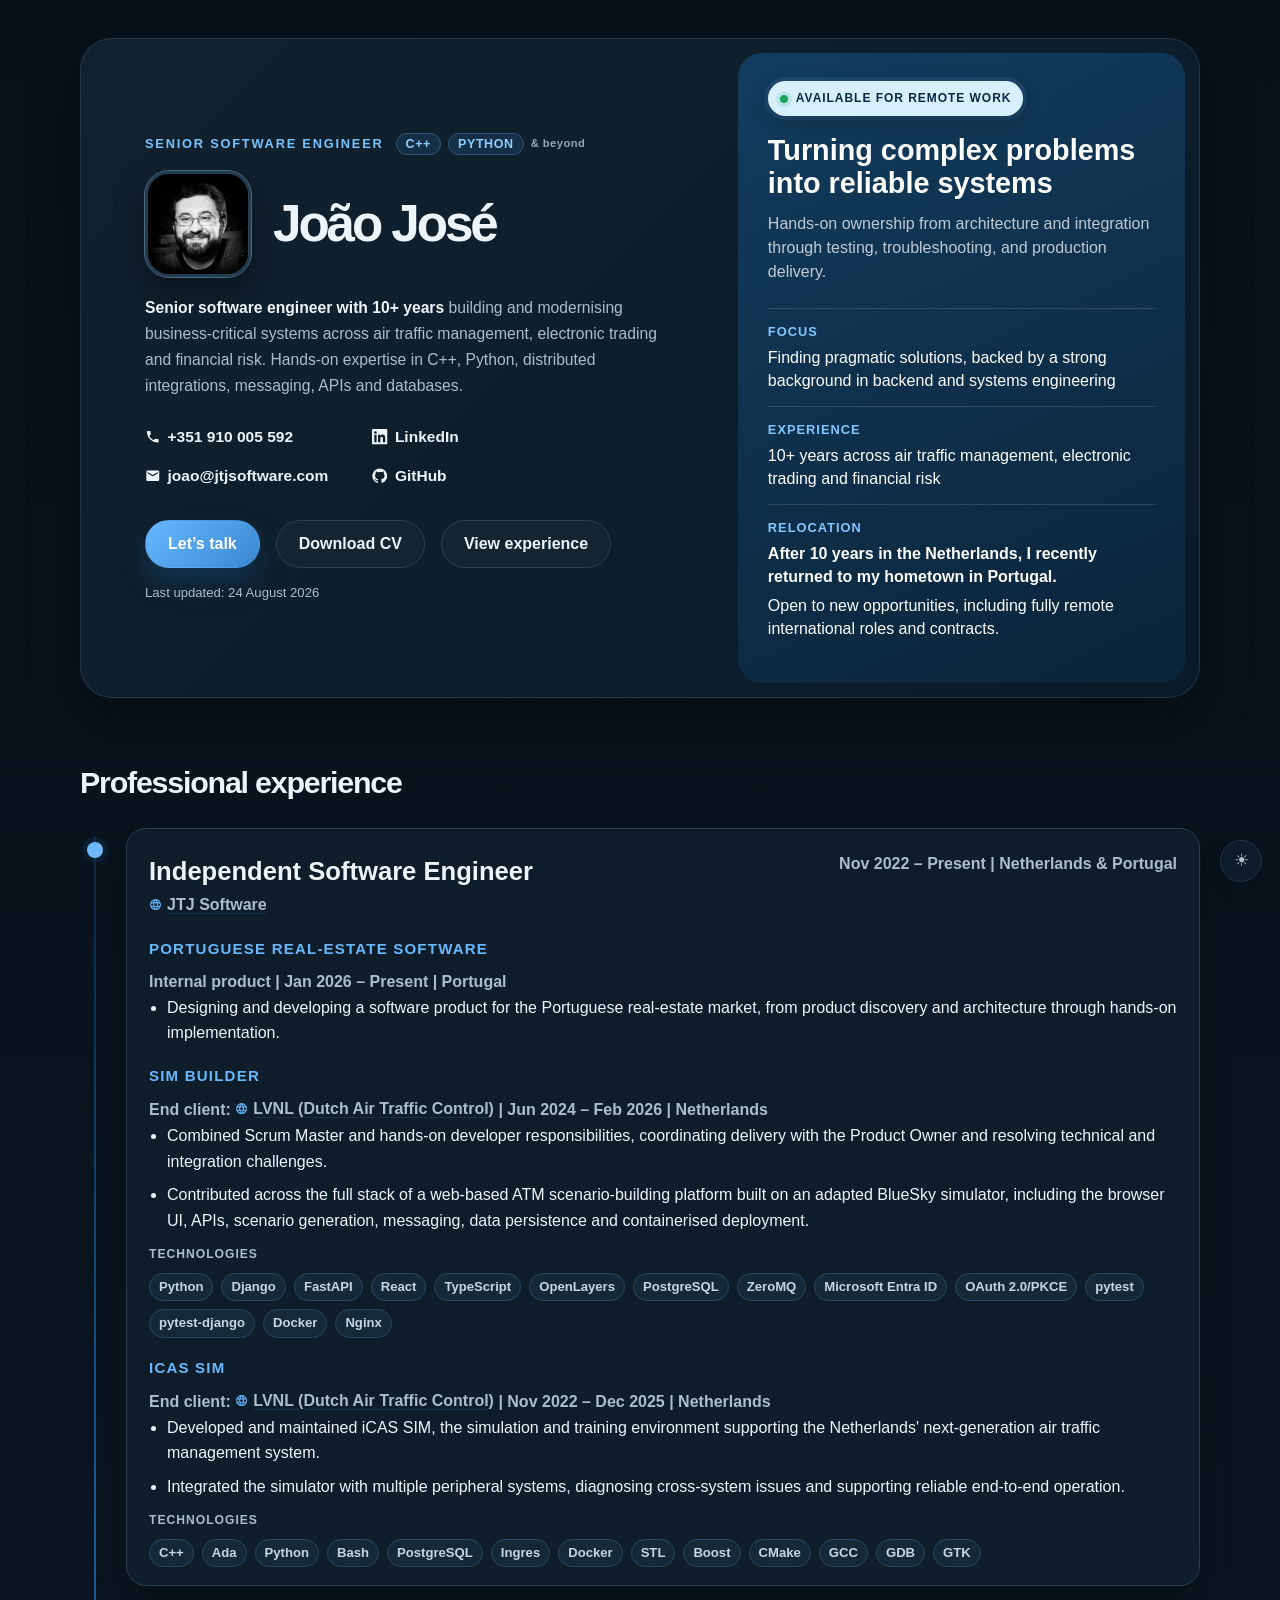
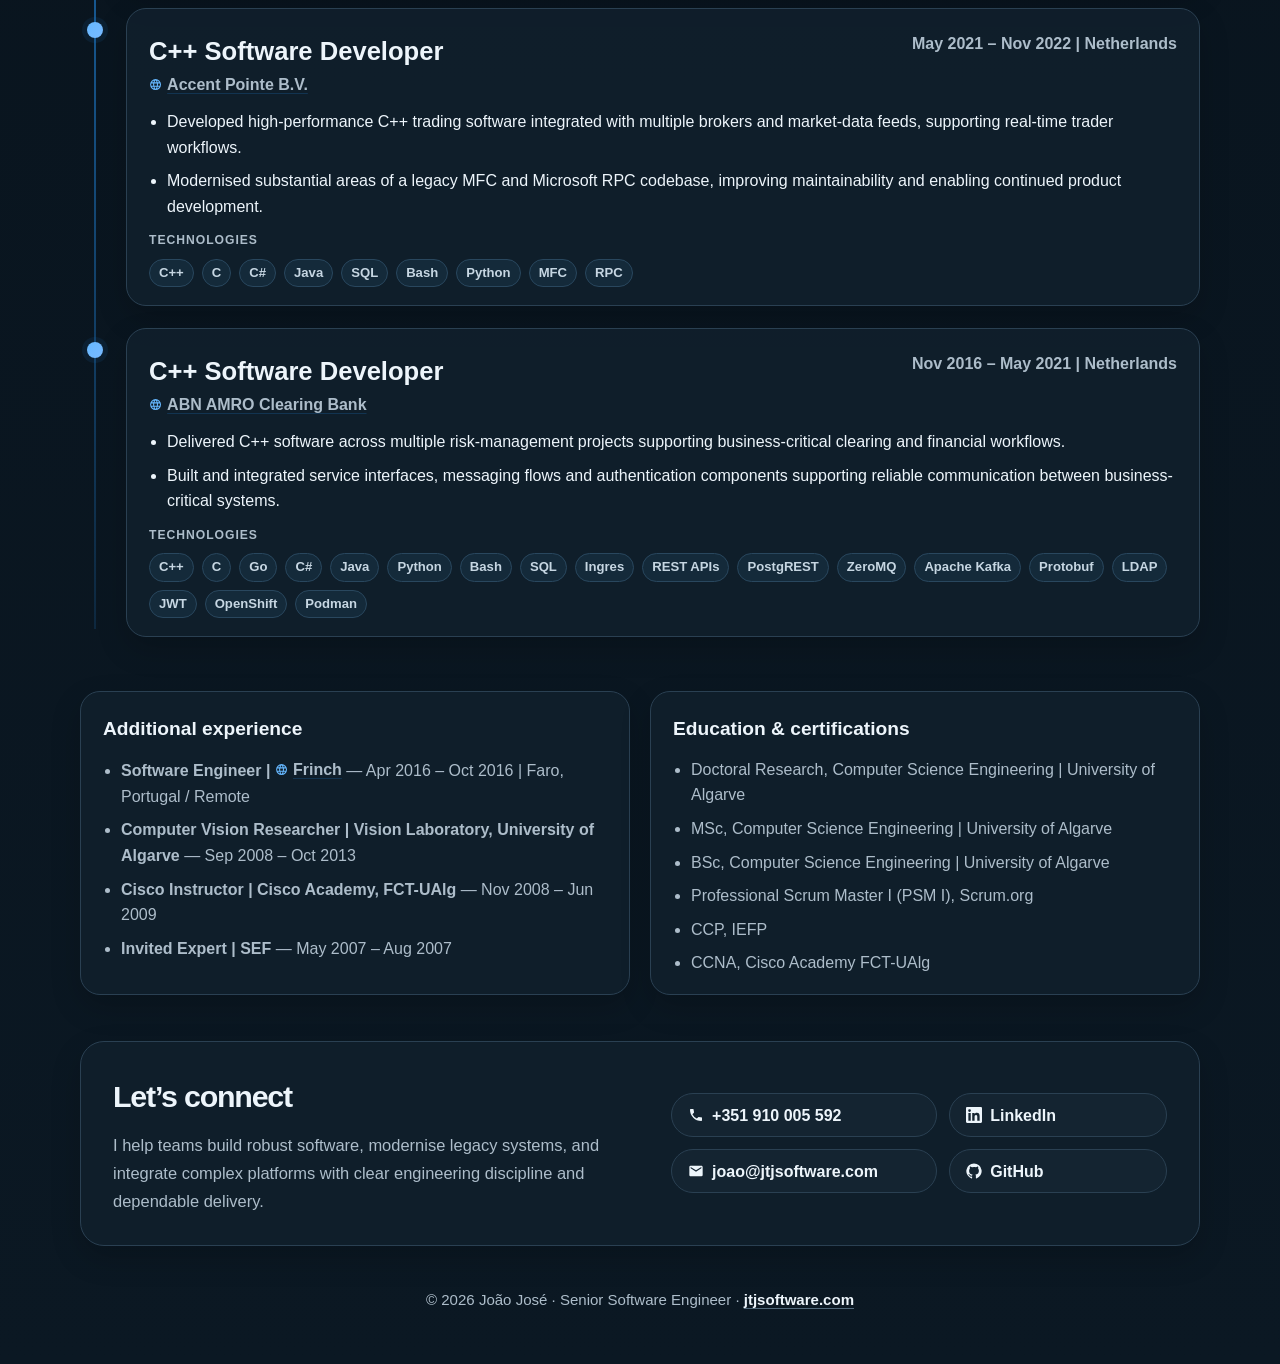
==== index.html @ 0a4a54f0 "Add Google Search Console discovery files" ====
<!DOCTYPE html>
<html lang="en" data-theme="dark">
  <head>
    <meta charset="UTF-8" />
    <meta name="viewport" content="width=device-width, initial-scale=1.0" />
    <meta name="google-site-verification" content="M1dkcEdsqdIiaHFHXqmcwW_1ooVyRANQjM-L8lpYUZo" />
    <title>João José | Senior Software Engineer</title>
    <meta
      name="description"
      content="Professional digital presence for João José, Senior Software Engineer with expertise in C++, Python, systems integration, and critical business platforms."
    />
    <meta name="color-scheme" content="dark light" />
    <script>
      try {
        if (localStorage.getItem('theme') === 'light') {
          document.documentElement.dataset.theme = 'light';
        }
      } catch {}
    </script>
    <style>
      :root {
        --bg: #f4f5f7;
        --panel: #ffffff;
        --panel-alt: #eef3f8;
        --ink: #182232;
        --muted: #56657a;
        --line: #dfe6ee;
        --brand: #1b6eb6;
        --brand-2: #0a2a43;
        --accent: #d5ebff;
        --shadow: 0 18px 45px rgba(8, 30, 52, 0.08);
      }

      * { box-sizing: border-box; }

      html {
        scroll-behavior: smooth;
      }

      html[data-theme="dark"] {
        --bg: #08121c;
        --panel: #101f2c;
        --panel-alt: #142838;
        --ink: #edf5fb;
        --muted: #adbdca;
        --line: #2a4052;
        --brand: #66b8ff;
        --brand-2: #a8d8ff;
        --accent: #173e5d;
        --accent-dark: #78c3ff;
        --shadow: 0 22px 52px rgba(0, 0, 0, 0.32);
        color-scheme: dark;
      }

      html[data-theme="light"] {
        --accent-dark: #1b6eb6;
        color-scheme: light;
      }

      body {
        margin: 0;
        font-family: "Segoe UI", Tahoma, Geneva, Verdana, sans-serif;
        background: linear-gradient(180deg, #edf2f6 0%, #f8fafb 100%);
        color: var(--ink);
        line-height: 1.6;
      }

      html[data-theme="dark"] body {
        background: linear-gradient(180deg, #07111a 0%, #0b1823 100%);
      }

      a {
        color: inherit;
        text-decoration: none;
      }

      .icon {
        width: 1em;
        height: 1em;
        flex: 0 0 auto;
        fill: currentColor;
      }

      .icon-link {
        display: inline-flex;
        align-items: center;
        gap: 7px;
      }

      img {
        max-width: 100%;
        display: block;
      }

      .container {
        width: min(1120px, calc(100% - 32px));
        margin: 0 auto;
      }

      .theme-toggle {
        position: fixed;
        right: 18px;
        bottom: 18px;
        z-index: 20;
        display: grid;
        place-items: center;
        width: 42px;
        height: 42px;
        padding: 0;
        border: 1px solid var(--line);
        border-radius: 50%;
        background: var(--panel);
        color: var(--ink);
        box-shadow: 0 8px 24px rgba(0, 0, 0, 0.18);
        cursor: pointer;
        opacity: 0.78;
        transition: opacity 0.2s ease, transform 0.2s ease, background 0.2s ease;
      }

      .theme-toggle:hover,
      .theme-toggle:focus-visible {
        opacity: 1;
        transform: translateY(-1px);
      }

      .theme-toggle:focus-visible {
        outline: 3px solid rgba(102, 184, 255, 0.35);
        outline-offset: 3px;
      }

      .theme-icon {
        font-size: 1.05rem;
        line-height: 1;
      }

      .theme-icon-sun,
      html[data-theme="dark"] .theme-icon-moon {
        display: none;
      }

      html[data-theme="dark"] .theme-icon-sun {
        display: inline;
      }

      .hero {
        padding: 38px 0 28px;
      }

      .hero-grid {
        display: grid;
        grid-template-columns: minmax(0, 1.15fr) minmax(360px, 0.85fr);
        overflow: hidden;
        background: linear-gradient(135deg, rgba(255,255,255,0.98), rgba(238,246,253,0.94));
        border: 1px solid rgba(20, 31, 46, 0.08);
        border-radius: 32px;
        box-shadow: var(--shadow);
      }

      html[data-theme="dark"] .hero-grid {
        background: linear-gradient(135deg, rgba(18, 34, 47, 0.98), rgba(11, 27, 40, 0.96));
        border-color: rgba(148, 184, 211, 0.16);
      }

      .hero-copy {
        display: flex;
        flex-direction: column;
        justify-content: center;
        padding: clamp(44px, 5vw, 68px);
      }

      .eyebrow {
        display: flex;
        flex-wrap: wrap;
        align-items: center;
        gap: 9px 12px;
        margin: 0 0 16px;
        font-size: 0.8rem;
        color: var(--brand);
        text-transform: uppercase;
        letter-spacing: 0.14em;
        font-weight: 800;
      }

      h1 {
        margin: 0;
        font-size: clamp(2.7rem, 4vw, 5.3rem);
        line-height: 0.98;
        letter-spacing: -0.06em;
      }

      .identity-row {
        display: flex;
        align-items: center;
        gap: 22px;
      }

      .profile-photo {
        width: 106px;
        height: 106px;
        flex: 0 0 auto;
        object-fit: cover;
        border: 3px solid white;
        outline: 1px solid #cbd9e6;
        border-radius: 24px;
        box-shadow: 0 14px 28px rgba(11, 30, 48, 0.18);
      }

      html[data-theme="dark"] .profile-photo {
        border-color: #243c4f;
        outline-color: #4b6579;
        box-shadow: 0 14px 30px rgba(0, 0, 0, 0.38);
      }

      .hero-summary {
        margin: 18px 0 0;
        max-width: 660px;
        font-size: clamp(0.98rem, 1.15vw, 1.08rem);
        color: var(--muted);
        line-height: 1.65;
      }

      .hero-summary strong {
        color: var(--ink);
        font-weight: 750;
      }

      .contact-grid {
        display: grid;
        grid-template-columns: max-content max-content;
        column-gap: clamp(26px, 4vw, 44px);
        align-items: start;
        margin-top: 26px;
        color: var(--muted);
        font-size: 0.97rem;
      }

      .contact-column {
        display: grid;
        gap: 11px;
        margin: 0;
        list-style: none;
        padding: 0;
      }

      .contact-grid a {
        color: var(--ink);
        font-weight: 600;
      }

      .eyebrow-role {
        color: var(--accent-dark);
      }

      .eyebrow-stack {
        display: inline-flex;
        align-items: center;
        gap: 7px;
        white-space: nowrap;
      }

      .eyebrow-skill {
        display: inline-flex;
        align-items: center;
        padding: 4px 9px;
        border: 1px solid #c8ddf0;
        border-radius: 999px;
        background: #edf6fd;
        color: #075da8;
        font-size: 0.78rem;
        line-height: 1;
        letter-spacing: 0.05em;
      }

      .eyebrow-more {
        color: #617286;
        font-size: 0.7rem;
        font-weight: 750;
        letter-spacing: 0.04em;
        text-transform: none;
      }

      html[data-theme="dark"] .eyebrow-skill {
        border-color: #315878;
        background: #142f46;
        color: #8dceff;
      }

      html[data-theme="dark"] .eyebrow-more {
        color: #93a7b7;
      }

      .cta-row {
        display: flex;
        flex-wrap: wrap;
        gap: 16px;
        margin-top: 28px;
      }

      .button {
        display: inline-flex;
        align-items: center;
        justify-content: center;
        min-height: 48px;
        padding: 0 22px;
        border-radius: 999px;
        font-weight: 700;
        border: 1px solid transparent;
        transition: transform 0.2s ease, box-shadow 0.2s ease;
      }

      .button:hover {
        transform: translateY(-1px);
      }

      .button.primary {
        background: linear-gradient(135deg, var(--brand), #3a87cf);
        color: white;
        box-shadow: 0 14px 28px rgba(27, 110, 182, 0.25);
      }

      .button.secondary {
        background: white;
        border-color: var(--line);
        color: var(--ink);
      }

      html[data-theme="dark"] .button.secondary {
        background: #142431;
      }

      .focus-card {
        margin: 14px;
        padding: 28px 30px;
        background: linear-gradient(155deg, #123c5f, #0a2439);
        border-radius: 24px;
        color: white;
      }

      .badge {
        display: inline-flex;
        align-items: center;
        gap: 8px;
        padding: 8px 12px;
        margin-bottom: 18px;
        border-radius: 999px;
        background: #d8efff;
        color: #082b45;
        font-size: 0.75rem;
        font-weight: 800;
        letter-spacing: 0.08em;
        text-transform: uppercase;
        box-shadow: 0 8px 22px rgba(0, 0, 0, 0.2), 0 0 0 4px rgba(126, 195, 255, 0.1);
      }

      .badge::before {
        content: "";
        width: 8px;
        height: 8px;
        border-radius: 50%;
        background: #19a463;
        box-shadow: 0 0 0 4px rgba(25, 164, 99, 0.14);
      }

      .focus-card h3 {
        margin: 0 0 12px;
        font-size: 1.8rem;
        line-height: 1.15;
      }

      .focus-card p {
        margin: 0;
        color: rgba(255, 255, 255, 0.74);
        line-height: 1.5;
      }

      .mini-grid {
        margin-top: 24px;
        display: grid;
      }

      .mini-item {
        border-top: 1px solid rgba(255, 255, 255, 0.14);
        padding: 14px 0;
        line-height: 1.45;
      }

      .mini-item strong {
        display: block;
        font-size: 0.8rem;
        color: #82c8ff;
        letter-spacing: 0.08em;
        text-transform: uppercase;
        margin-bottom: 4px;
      }

      .section {
        padding: 32px 0 14px;
      }

      section[id] {
        scroll-margin-top: 24px;
      }

      .section-header {
        margin-bottom: 22px;
      }

      .section-header h2 {
        margin: 0 0 6px;
        font-size: clamp(1.9rem, 2vw, 2.5rem);
        letter-spacing: -0.04em;
      }

      .section-header p {
        margin: 0;
        color: var(--muted);
      }

      .skills-box,
      .contact-box {
        background: rgba(255,255,255,0.8);
        border: 1px solid var(--line);
        border-radius: 24px;
        box-shadow: 0 10px 25px rgba(11, 30, 48, 0.03);
      }

      html[data-theme="dark"] .skills-box,
      html[data-theme="dark"] .contact-box,
      html[data-theme="dark"] .job-card,
      html[data-theme="dark"] .info-card {
        background: rgba(16, 31, 44, 0.88);
        box-shadow: 0 12px 30px rgba(0, 0, 0, 0.18);
      }

      .last-updated {
        margin: 0.9rem 0 0;
        color: var(--muted);
        font-size: 0.82rem;
      }

      .skills-box {
        padding: 28px 32px;
      }

      .skill-groups {
        display: grid;
        grid-template-columns: repeat(2, minmax(0, 1fr));
        gap: 28px 34px;
      }

      .skill-group {
        padding-top: 18px;
        border-top: 1px solid var(--line);
      }

      .skill-group h3 {
        margin: 0 0 13px;
        color: var(--brand-2);
        font-size: 0.82rem;
        letter-spacing: 0.1em;
        text-transform: uppercase;
      }

      .relocation-highlight,
      .relocation-availability {
        display: block;
      }

      .relocation-highlight {
        color: white;
        font-weight: 700;
      }

      .relocation-availability {
        margin-top: 6px;
      }

      .skill-list {
        display: flex;
        flex-wrap: wrap;
        gap: 9px;
      }

      .skill {
        background: linear-gradient(180deg, #f4f8fb, #edf5ff);
        border: 1px solid #dceaf8;
        border-radius: 999px;
        padding: 8px 12px;
        font: inherit;
        font-size: 0.92rem;
        color: var(--ink);
        font-weight: 700;
        transition: color 0.18s ease, background 0.18s ease, border-color 0.18s ease;
      }

      html[data-theme="dark"] .skill,
      html[data-theme="dark"] .tech-tag {
        border-color: #29475e;
        background: #142a3a;
        color: #c6d6e2;
      }

      .skill.is-highlighted {
        border-color: var(--brand);
        background: linear-gradient(135deg, var(--brand), #3a87cf);
        color: white;
        box-shadow: 0 8px 18px rgba(27, 110, 182, 0.2);
      }

      .timeline {
        position: relative;
        display: grid;
        gap: 22px;
        margin-top: 8px;
      }

      .timeline::before {
        content: "";
        position: absolute;
        left: 14px;
        top: 8px;
        bottom: 8px;
        width: 2px;
        background: linear-gradient(180deg, rgba(27,110,182,0.2), rgba(27,110,182,0.8), rgba(27,110,182,0.2));
      }

      .job {
        position: relative;
        padding-left: 46px;
      }

      .job::before {
        content: "";
        position: absolute;
        left: 7px;
        top: 14px;
        width: 16px;
        height: 16px;
        border-radius: 50%;
        background: linear-gradient(135deg, var(--brand), #78b9ff);
        box-shadow: 0 0 0 5px rgba(27,110,182,0.12);
      }

      .job-card {
        background: rgba(255,255,255,0.82);
        border: 1px solid var(--line);
        border-radius: 20px;
        padding: 22px 22px 18px;
        box-shadow: 0 10px 26px rgba(19, 28, 38, 0.03);
      }

      .job-top {
        display: flex;
        justify-content: space-between;
        gap: 18px;
        flex-wrap: wrap;
        margin-bottom: 10px;
      }

      .job-title {
        margin: 0;
        font-size: clamp(1.22rem, 2vw, 1.6rem);
      }

      .job-role {
        color: var(--muted);
        font-weight: 600;
      }

      .company-link {
        display: inline-flex;
        align-items: center;
        gap: 5px;
        color: inherit;
        text-decoration: underline;
        text-decoration-color: rgba(27, 110, 182, 0.28);
        text-decoration-thickness: 1px;
        text-underline-offset: 3px;
      }

      .company-link:hover {
        color: var(--brand);
        text-decoration-color: currentColor;
      }

      .company-link .icon {
        width: 0.82em;
        height: 0.82em;
        color: var(--brand);
      }

      .job-meta {
        color: var(--muted);
        font-weight: 600;
      }

      .project-label {
        margin: 18px 0 8px;
        font-size: 0.94rem;
        letter-spacing: 0.08em;
        text-transform: uppercase;
        color: var(--brand);
        font-weight: 800;
      }

      .job ul {
        margin: 0 0 0 18px;
        padding: 0;
        color: var(--ink);
      }

      .job li + li {
        margin-top: 8px;
      }

      .tech-list {
        display: flex;
        flex-wrap: wrap;
        gap: 8px;
        margin-top: 12px;
      }

      .tech-list::before {
        content: "Technologies";
        flex-basis: 100%;
        color: var(--muted);
        font-size: 0.76rem;
        font-weight: 800;
        letter-spacing: 0.08em;
        text-transform: uppercase;
      }

      .tech-tag {
        padding: 5px 9px;
        border: 1px solid #dceaf8;
        border-radius: 999px;
        background: #f1f6fb;
        color: #38516a;
        font-size: 0.82rem;
        font-weight: 700;
        line-height: 1.25;
        transition: color 0.18s ease, background 0.18s ease, border-color 0.18s ease;
      }

      .tech-tag.is-highlighted {
        border-color: var(--brand);
        background: linear-gradient(135deg, var(--brand), #3a87cf);
        color: white;
        box-shadow: 0 6px 14px rgba(27, 110, 182, 0.18);
      }

      .two-col {
        display: grid;
        grid-template-columns: 1fr 1fr;
        gap: 20px;
        margin-top: 8px;
      }

      .info-card {
        background: rgba(255,255,255,0.8);
        border: 1px solid var(--line);
        border-radius: 20px;
        padding: 22px 22px 18px;
      }

      .info-card h3 {
        margin: 0 0 12px;
        font-size: 1.2rem;
      }

      .info-card ul {
        margin: 0;
        padding-left: 18px;
        color: var(--muted);
      }

      .info-card li + li {
        margin-top: 8px;
      }

      .contact-box {
        display: grid;
        grid-template-columns: minmax(0, 1fr) minmax(470px, 0.95fr);
        align-items: center;
        gap: 28px 36px;
        padding: 30px 32px;
      }

      .contact-copy {
        align-self: center;
      }

      .contact-box p {
        margin: 0;
        max-width: 650px;
        color: var(--muted);
        font-size: 1.03rem;
        line-height: 1.7;
      }

      .contact-copy .section-header {
        margin-bottom: 10px;
      }

      .contact-links {
        display: grid;
        grid-template-columns: minmax(225px, 1.1fr) minmax(170px, 0.9fr);
        gap: 12px;
        align-self: center;
      }

      .contact-link-column {
        display: grid;
        gap: 12px;
      }

      .contact-links a {
        display: inline-flex;
        align-items: center;
        min-height: 44px;
        padding: 0 16px;
        border-radius: 999px;
        border: 1px solid var(--line);
        background: white;
        font-weight: 700;
        gap: 8px;
        white-space: nowrap;
      }

      html[data-theme="dark"] .contact-links a {
        background: #142431;
      }

      footer {
        padding: 28px 0 52px;
        text-align: center;
        color: var(--muted);
        font-size: 0.94rem;
      }

      footer a {
        color: var(--ink);
        font-weight: 700;
        text-decoration: underline;
        text-decoration-color: #b9c7d4;
        text-underline-offset: 3px;
      }

      footer a:hover {
        color: var(--brand);
        text-decoration-color: currentColor;
      }

      html[data-theme="dark"] footer a {
        text-decoration-color: #51697b;
      }

      @media (max-width: 860px) {
        .hero-grid,
        .two-col,
        .contact-box {
          grid-template-columns: 1fr;
        }

        .hero {
          padding: 24px 0 28px;
        }

        .hero-grid {
          border-radius: 24px;
        }

        .hero-copy {
          padding: 38px 28px 34px;
        }

        .focus-card {
          margin: 0 12px 12px;
        }

        .skill-groups {
          grid-template-columns: 1fr;
        }

      }

      @media (max-width: 560px) {
        .hero-copy,
        .focus-card {
          padding-left: 22px;
          padding-right: 22px;
        }

        .button {
          width: 100%;
        }

        .cta-row {
          display: grid;
        }

        .skills-box,
        .contact-box,
        .job-card,
        .info-card {
          padding-left: 18px;
          padding-right: 18px;
        }

        .contact-grid {
          column-gap: 18px;
          font-size: 0.9rem;
        }

        .contact-links {
          grid-template-columns: 1fr;
        }

        .profile-photo {
          width: 74px;
          height: 74px;
          border-radius: 18px;
        }

        .identity-row {
          gap: 14px;
        }

        .identity-row h1 {
          font-size: clamp(2.15rem, 10vw, 2.7rem);
        }
      }
    </style>
  </head>
  <body>
    <button class="theme-toggle" id="theme-toggle" type="button" aria-label="Switch to light mode" title="Switch to light mode">
      <span class="theme-icon theme-icon-sun" aria-hidden="true">&#9728;</span>
      <span class="theme-icon theme-icon-moon" aria-hidden="true">&#9790;</span>
    </button>
    <svg width="0" height="0" aria-hidden="true" focusable="false" style="position: absolute; overflow: hidden;">
      <symbol id="icon-github" viewBox="0 0 24 24">
        <path d="M12 .7a11.5 11.5 0 0 0-3.64 22.41c.58.1.79-.25.79-.56v-2.23c-3.22.7-3.9-1.36-3.9-1.36-.53-1.34-1.29-1.7-1.29-1.7-1.05-.72.08-.71.08-.71 1.17.08 1.78 1.2 1.78 1.2 1.04 1.78 2.72 1.27 3.39.97.1-.75.4-1.27.74-1.56-2.57-.29-5.27-1.29-5.27-5.69 0-1.26.45-2.29 1.19-3.1-.12-.29-.52-1.47.11-3.06 0 0 .97-.31 3.16 1.18A10.98 10.98 0 0 1 12 6.1c.98 0 1.95.13 2.87.39 2.19-1.49 3.15-1.18 3.15-1.18.64 1.59.24 2.77.12 3.06.74.81 1.18 1.84 1.18 3.1 0 4.42-2.71 5.39-5.29 5.68.42.36.79 1.07.79 2.15v3.25c0 .31.21.67.8.56A11.5 11.5 0 0 0 12 .7Z"/>
      </symbol>
      <symbol id="icon-linkedin" viewBox="0 0 24 24">
        <path d="M20.45 20.45h-3.56v-5.57c0-1.33-.03-3.04-1.85-3.04-1.85 0-2.14 1.45-2.14 2.94v5.67H9.34V8.99h3.42v1.56h.05c.47-.9 1.64-1.85 3.37-1.85 3.6 0 4.27 2.37 4.27 5.46v6.29ZM5.32 7.43a2.06 2.06 0 1 1 0-4.12 2.06 2.06 0 0 1 0 4.12Zm1.78 13.02H3.54V8.99H7.1v11.46ZM22.22 0H1.77C.79 0 0 .77 0 1.73v20.54C0 23.23.79 24 1.77 24h20.45c.98 0 1.78-.77 1.78-1.73V1.73C24 .77 23.2 0 22.22 0Z"/>
      </symbol>
      <symbol id="icon-website" viewBox="0 0 24 24">
        <path d="M12 2a10 10 0 1 0 0 20 10 10 0 0 0 0-20Zm6.92 6h-3.1a15.7 15.7 0 0 0-1.45-3.28A8.05 8.05 0 0 1 18.92 8ZM12 4.04c.83 1.02 1.54 2.34 1.95 3.96h-3.9A12.72 12.72 0 0 1 12 4.04ZM4.26 14a8 8 0 0 1 0-4h3.42a16.7 16.7 0 0 0 0 4H4.26Zm.82 2h3.1c.33 1.22.82 2.33 1.45 3.28A8.05 8.05 0 0 1 5.08 16Zm3.1-8h-3.1a8.05 8.05 0 0 1 4.55-3.28A15.7 15.7 0 0 0 8.18 8ZM12 19.96A12.72 12.72 0 0 1 10.05 16h3.9A12.72 12.72 0 0 1 12 19.96ZM14.35 14h-4.7a14.8 14.8 0 0 1 0-4h4.7a14.8 14.8 0 0 1 0 4Zm.02 5.28c.63-.95 1.12-2.06 1.45-3.28h3.1a8.05 8.05 0 0 1-4.55 3.28ZM16.32 14a16.7 16.7 0 0 0 0-4h3.42a8 8 0 0 1 0 4h-3.42Z"/>
      </symbol>
      <symbol id="icon-mail" viewBox="0 0 24 24">
        <path d="M20 4H4a2 2 0 0 0-2 2v12c0 1.1.9 2 2 2h16a2 2 0 0 0 2-2V6c0-1.1-.9-2-2-2Zm0 4-8 5-8-5V6l8 5 8-5v2Z"/>
      </symbol>
      <symbol id="icon-phone" viewBox="0 0 24 24">
        <path d="M6.6 10.8a15.5 15.5 0 0 0 6.6 6.6l2.2-2.2c.27-.27.67-.36 1.02-.24 1.12.37 2.33.57 3.58.57.55 0 1 .45 1 1V20c0 .55-.45 1-1 1C10.61 21 3 13.39 3 4c0-.55.45-1 1-1h3.5c.55 0 1 .45 1 1 0 1.26.2 2.46.57 3.58.11.35.03.74-.25 1.02L6.6 10.8Z"/>
      </symbol>
    </svg>
    <main>
      <section class="hero">
        <div class="container hero-grid">
          <div class="hero-copy">
            <p class="eyebrow">
              <span class="eyebrow-role">Senior Software Engineer</span>
              <span class="eyebrow-stack" aria-label="C++ and Python, plus a broader technology stack">
                <span class="eyebrow-skill">C++</span>
                <span class="eyebrow-skill">Python</span>
                <span class="eyebrow-more">&amp; beyond</span>
              </span>
            </p>
            <div class="identity-row">
              <img class="profile-photo" src="assets/joao-jose-profile.png" alt="Portrait of João José" width="600" height="600" />
              <h1>João José</h1>
            </div>
            <p class="hero-summary">
              <strong>Senior software engineer with 10+ years</strong> building and modernising business-critical
              systems across air traffic management, electronic trading and financial risk. Hands-on expertise in
              C++, Python, distributed integrations, messaging, APIs and databases.
            </p>

            <div class="contact-grid" aria-label="Contact details and professional profiles">
              <ul class="contact-column" aria-label="Direct contact">
                <li><a class="icon-link" href="tel:+351910005592"><svg class="icon" aria-hidden="true"><use href="#icon-phone"></use></svg>+351 910 005 592</a></li>
                <li><a class="icon-link" href="mailto:joao@jtjsoftware.com"><svg class="icon" aria-hidden="true"><use href="#icon-mail"></use></svg>joao@jtjsoftware.com</a></li>
              </ul>
              <ul class="contact-column" aria-label="Professional profiles">
                <li><a class="icon-link" href="https://linkedin.com/in/joaojose" target="_blank" rel="noreferrer"><svg class="icon" aria-hidden="true"><use href="#icon-linkedin"></use></svg>LinkedIn</a></li>
                <li><a class="icon-link" href="https://github.com/joaotiagojose" target="_blank" rel="noreferrer"><svg class="icon" aria-hidden="true"><use href="#icon-github"></use></svg>GitHub</a></li>
              </ul>
            </div>

            <div class="cta-row">
              <a class="button primary" href="#contact">Let’s talk</a>
              <a class="button secondary" href="Joao_Jose_CV_20260823_005.pdf" download>Download CV</a>
              <a class="button secondary" href="#experience">View experience</a>
            </div>
            <p class="last-updated">Last updated: <time datetime="2026-08-24">24 August 2026</time></p>
          </div>

          <aside class="focus-card" aria-label="Professional focus">
            <div class="badge">Available for remote work</div>
            <h3>Turning complex problems into reliable systems</h3>
            <p>
              Hands-on ownership from architecture and integration through testing, troubleshooting, and
              production delivery.
            </p>

            <div class="mini-grid">
              <div class="mini-item">
                <strong>Focus</strong>
                Finding pragmatic solutions, backed by a strong background in backend and systems engineering
              </div>
              <div class="mini-item">
                <strong>Experience</strong>
                10+ years across air traffic management, electronic trading and financial risk
              </div>
              <div class="mini-item">
                <strong>Relocation</strong>
                <span class="relocation-highlight">
                  After 10 years in the Netherlands, I recently returned to my hometown in Portugal.
                </span>
                <span class="relocation-availability">
                  Open to new opportunities, including fully remote international roles and contracts.
                </span>
              </div>
            </div>
          </aside>
        </div>
      </section>

      <section class="section" hidden aria-hidden="true">
        <div class="container">
          <div class="section-header">
            <h2>Technical skills</h2>
          </div>

          <div class="skills-box">
            <div class="skills-intro">
              <p>Select the technologies most relevant to a role or project, then copy a link that opens this page with those skills highlighted.</p>
              <div class="skills-actions">
                <button id="copy-skills-link" class="skills-action" type="button" disabled>Copy selection link</button>
                <button id="clear-skills" class="skills-action" type="button" disabled>Clear</button>
                <span id="skills-status" class="skills-status" aria-live="polite"></span>
              </div>
            </div>

            <div class="skill-groups">
              <section class="skill-group" aria-labelledby="skills-languages">
                <h3 id="skills-languages">Languages</h3>
                <div class="skill-list">
                  <button class="skill" type="button" data-skill="cpp" aria-pressed="false">C++</button>
                  <button class="skill" type="button" data-skill="python" aria-pressed="false">Python</button>
                  <button class="skill" type="button" data-skill="c" aria-pressed="false">C</button>
                  <button class="skill" type="button" data-skill="go" aria-pressed="false">Go</button>
                  <button class="skill" type="button" data-skill="ada" aria-pressed="false">Ada</button>
                  <button class="skill" type="button" data-skill="bash" aria-pressed="false">Bash</button>
                </div>
              </section>

              <section class="skill-group" aria-labelledby="skills-integration">
                <h3 id="skills-integration">Integration &amp; messaging</h3>
                <div class="skill-list">
                  <button class="skill" type="button" data-skill="rest-apis" aria-pressed="false">REST APIs</button>
                  <button class="skill" type="button" data-skill="kafka" aria-pressed="false">Apache Kafka</button>
                  <button class="skill" type="button" data-skill="protobuf" aria-pressed="false">Protobuf</button>
                  <button class="skill" type="button" data-skill="zeromq" aria-pressed="false">ZeroMQ</button>
                  <button class="skill" type="button" data-skill="postgrest" aria-pressed="false">PostgREST</button>
                  <button class="skill" type="button" data-skill="rpc" aria-pressed="false">RPC</button>
                </div>
              </section>

              <section class="skill-group" aria-labelledby="skills-data">
                <h3 id="skills-data">Data &amp; identity</h3>
                <div class="skill-list">
                  <button class="skill" type="button" data-skill="postgresql" aria-pressed="false">PostgreSQL</button>
                  <button class="skill" type="button" data-skill="ingres" aria-pressed="false">Ingres</button>
                  <button class="skill" type="button" data-skill="sql" aria-pressed="false">SQL</button>
                  <button class="skill" type="button" data-skill="ldap" aria-pressed="false">LDAP</button>
                  <button class="skill" type="button" data-skill="jwt" aria-pressed="false">JWT</button>
                  <button class="skill" type="button" data-skill="oauth2" aria-pressed="false">OAuth 2.0</button>
                  <button class="skill" type="button" data-skill="entra-id" aria-pressed="false">Microsoft Entra ID</button>
                </div>
              </section>

              <section class="skill-group" aria-labelledby="skills-testing">
                <h3 id="skills-testing">Testing &amp; diagnostics</h3>
                <div class="skill-list">
                  <button class="skill" type="button" data-skill="gtest" aria-pressed="false">GTest</button>
                  <button class="skill" type="button" data-skill="gmock" aria-pressed="false">GMock</button>
                  <button class="skill" type="button" data-skill="catch2" aria-pressed="false">Catch2</button>
                  <button class="skill" type="button" data-skill="pytest" aria-pressed="false">pytest</button>
                  <button class="skill" type="button" data-skill="valgrind" aria-pressed="false">Valgrind</button>
                  <button class="skill" type="button" data-skill="asan" aria-pressed="false">ASan</button>
                  <button class="skill" type="button" data-skill="tsan" aria-pressed="false">TSan</button>
                  <button class="skill" type="button" data-skill="ubsan" aria-pressed="false">UBSan</button>
                </div>
              </section>

              <section class="skill-group" aria-labelledby="skills-tooling">
                <h3 id="skills-tooling">Build &amp; engineering tools</h3>
                <div class="skill-list">
                  <button class="skill" type="button" data-skill="cmake" aria-pressed="false">CMake</button>
                  <button class="skill" type="button" data-skill="gcc" aria-pressed="false">GCC</button>
                  <button class="skill" type="button" data-skill="clang" aria-pressed="false">Clang</button>
                  <button class="skill" type="button" data-skill="gdb" aria-pressed="false">GDB</button>
                  <button class="skill" type="button" data-skill="clang-tidy" aria-pressed="false">clang-tidy</button>
                  <button class="skill" type="button" data-skill="cppcheck" aria-pressed="false">Cppcheck</button>
                </div>
              </section>

              <section class="skill-group" aria-labelledby="skills-platforms">
                <h3 id="skills-platforms">Platforms &amp; delivery</h3>
                <div class="skill-list">
                  <button class="skill" type="button" data-skill="linux" aria-pressed="false">Linux</button>
                  <button class="skill" type="button" data-skill="docker" aria-pressed="false">Docker</button>
                  <button class="skill" type="button" data-skill="podman" aria-pressed="false">Podman</button>
                  <button class="skill" type="button" data-skill="kubernetes" aria-pressed="false">Kubernetes</button>
                  <button class="skill" type="button" data-skill="openshift" aria-pressed="false">OpenShift</button>
                  <button class="skill" type="button" data-skill="jenkins" aria-pressed="false">Jenkins</button>
                  <button class="skill" type="button" data-skill="sonarqube" aria-pressed="false">SonarQube</button>
                  <button class="skill" type="button" data-skill="ansible" aria-pressed="false">Ansible</button>
                </div>
              </section>
            </div>
          </div>
        </div>
      </section>

      <section id="experience" class="section">
        <div class="container">
          <div class="section-header">
            <h2>Professional experience</h2>
          </div>

          <div class="timeline">
            <article class="job">
              <div class="job-card">
                <div class="job-top">
                  <div>
                    <h3 class="job-title">Independent Software Engineer</h3>
                    <div class="job-role"><a class="company-link" href="https://jtjsoftware.com/" target="_blank" rel="noreferrer"><svg class="icon" aria-hidden="true"><use href="#icon-website"></use></svg>JTJ Software</a></div>
                  </div>
                  <div class="job-meta">Nov 2022 – Present | Netherlands &amp; Portugal</div>
                </div>

                <div class="project-label">Portuguese Real-Estate Software</div>
                <div class="job-meta">Internal product | Jan 2026 – Present | Portugal</div>
                <ul>
                  <li>Designing and developing a software product for the Portuguese real-estate market, from product discovery and architecture through hands-on implementation.</li>
                </ul>

                <div class="project-label">SIM Builder</div>
                <div class="job-meta">End client: <a class="company-link" href="https://www.lvnl.nl/" target="_blank" rel="noreferrer"><svg class="icon" aria-hidden="true"><use href="#icon-website"></use></svg>LVNL (Dutch Air Traffic Control)</a> | Jun 2024 – Feb 2026 | Netherlands</div>
                <ul>
                  <li>Combined Scrum Master and hands-on developer responsibilities, coordinating delivery with the Product Owner and resolving technical and integration challenges.</li>
                  <li>Contributed across the full stack of a web-based ATM scenario-building platform built on an adapted BlueSky simulator, including the browser UI, APIs, scenario generation, messaging, data persistence and containerised deployment.</li>
                </ul>
                <div class="tech-list" aria-label="SIM Builder technologies">
                  <span class="tech-tag" data-skill="python">Python</span>
                  <span class="tech-tag" data-skill="django">Django</span>
                  <span class="tech-tag" data-skill="fastapi">FastAPI</span>
                  <span class="tech-tag" data-skill="react">React</span>
                  <span class="tech-tag" data-skill="typescript">TypeScript</span>
                  <span class="tech-tag" data-skill="openlayers">OpenLayers</span>
                  <span class="tech-tag" data-skill="postgresql">PostgreSQL</span>
                  <span class="tech-tag" data-skill="zeromq">ZeroMQ</span>
                  <span class="tech-tag" data-skill="entra-id">Microsoft Entra ID</span>
                  <span class="tech-tag" data-skill="oauth2-pkce">OAuth 2.0/PKCE</span>
                  <span class="tech-tag" data-skill="pytest">pytest</span>
                  <span class="tech-tag" data-skill="pytest-django">pytest-django</span>
                  <span class="tech-tag" data-skill="docker">Docker</span>
                  <span class="tech-tag" data-skill="nginx">Nginx</span>
                </div>

                <div class="project-label">iCAS SIM</div>
                <div class="job-meta">End client: <a class="company-link" href="https://www.lvnl.nl/" target="_blank" rel="noreferrer"><svg class="icon" aria-hidden="true"><use href="#icon-website"></use></svg>LVNL (Dutch Air Traffic Control)</a> | Nov 2022 – Dec 2025 | Netherlands</div>
                <ul>
                  <li>Developed and maintained iCAS SIM, the simulation and training environment supporting the Netherlands' next-generation air traffic management system.</li>
                  <li>Integrated the simulator with multiple peripheral systems, diagnosing cross-system issues and supporting reliable end-to-end operation.</li>
                </ul>
                <div class="tech-list" aria-label="iCAS SIM technologies">
                  <span class="tech-tag" data-skill="cpp">C++</span>
                  <span class="tech-tag" data-skill="ada">Ada</span>
                  <span class="tech-tag" data-skill="python">Python</span>
                  <span class="tech-tag" data-skill="bash">Bash</span>
                  <span class="tech-tag" data-skill="postgresql">PostgreSQL</span>
                  <span class="tech-tag" data-skill="ingres">Ingres</span>
                  <span class="tech-tag" data-skill="docker">Docker</span>
                  <span class="tech-tag" data-skill="stl">STL</span>
                  <span class="tech-tag" data-skill="boost">Boost</span>
                  <span class="tech-tag" data-skill="cmake">CMake</span>
                  <span class="tech-tag" data-skill="gcc">GCC</span>
                  <span class="tech-tag" data-skill="gdb">GDB</span>
                  <span class="tech-tag" data-skill="gtk">GTK</span>
                </div>
              </div>
            </article>

            <article class="job">
              <div class="job-card">
                <div class="job-top">
                  <div>
                    <h3 class="job-title">C++ Software Developer</h3>
                    <div class="job-role"><a class="company-link" href="https://www.accentgroupe.com/" target="_blank" rel="noreferrer"><svg class="icon" aria-hidden="true"><use href="#icon-website"></use></svg>Accent Pointe B.V.</a></div>
                  </div>
                  <div class="job-meta">May 2021 – Nov 2022 | Netherlands</div>
                </div>
                <ul>
                  <li>Developed high-performance C++ trading software integrated with multiple brokers and market-data feeds, supporting real-time trader workflows.</li>
                  <li>Modernised substantial areas of a legacy MFC and Microsoft RPC codebase, improving maintainability and enabling continued product development.</li>
                </ul>
                <div class="tech-list" aria-label="Accent Pointe technologies">
                  <span class="tech-tag" data-skill="cpp">C++</span>
                  <span class="tech-tag" data-skill="c">C</span>
                  <span class="tech-tag" data-skill="csharp">C#</span>
                  <span class="tech-tag" data-skill="java">Java</span>
                  <span class="tech-tag" data-skill="sql">SQL</span>
                  <span class="tech-tag" data-skill="bash">Bash</span>
                  <span class="tech-tag" data-skill="python">Python</span>
                  <span class="tech-tag" data-skill="mfc">MFC</span>
                  <span class="tech-tag" data-skill="rpc">RPC</span>
                </div>
              </div>
            </article>

            <article class="job">
              <div class="job-card">
                <div class="job-top">
                  <div>
                    <h3 class="job-title">C++ Software Developer</h3>
                    <div class="job-role"><a class="company-link" href="https://www.abnamro.com/clearing/en/home" target="_blank" rel="noreferrer"><svg class="icon" aria-hidden="true"><use href="#icon-website"></use></svg>ABN AMRO Clearing Bank</a></div>
                  </div>
                  <div class="job-meta">Nov 2016 – May 2021 | Netherlands</div>
                </div>
                <ul>
                  <li>Delivered C++ software across multiple risk-management projects supporting business-critical clearing and financial workflows.</li>
                  <li>Built and integrated service interfaces, messaging flows and authentication components supporting reliable communication between business-critical systems.</li>
                </ul>
                <div class="tech-list" aria-label="ABN AMRO Clearing technologies">
                  <span class="tech-tag" data-skill="cpp">C++</span>
                  <span class="tech-tag" data-skill="c">C</span>
                  <span class="tech-tag" data-skill="go">Go</span>
                  <span class="tech-tag" data-skill="csharp">C#</span>
                  <span class="tech-tag" data-skill="java">Java</span>
                  <span class="tech-tag" data-skill="python">Python</span>
                  <span class="tech-tag" data-skill="bash">Bash</span>
                  <span class="tech-tag" data-skill="sql">SQL</span>
                  <span class="tech-tag" data-skill="ingres">Ingres</span>
                  <span class="tech-tag" data-skill="rest-apis">REST APIs</span>
                  <span class="tech-tag" data-skill="postgrest">PostgREST</span>
                  <span class="tech-tag" data-skill="zeromq">ZeroMQ</span>
                  <span class="tech-tag" data-skill="kafka">Apache Kafka</span>
                  <span class="tech-tag" data-skill="protobuf">Protobuf</span>
                  <span class="tech-tag" data-skill="ldap">LDAP</span>
                  <span class="tech-tag" data-skill="jwt">JWT</span>
                  <span class="tech-tag" data-skill="openshift">OpenShift</span>
                  <span class="tech-tag" data-skill="podman">Podman</span>
                </div>
              </div>
            </article>
          </div>
        </div>
      </section>

      <section class="section">
        <div class="container">
          <div class="two-col">
            <div class="info-card">
              <h3>Additional experience</h3>
              <ul>
                <li><strong>Software Engineer | <a class="company-link" href="https://www.contentserv.com/" target="_blank" rel="noreferrer" title="Frinch was acquired by Contentserv"><svg class="icon" aria-hidden="true"><use href="#icon-website"></use></svg>Frinch</a></strong> — Apr 2016 – Oct 2016 | Faro, Portugal / Remote</li>
                <li><strong>Computer Vision Researcher | Vision Laboratory, University of Algarve</strong> — Sep 2008 – Oct 2013</li>
                <li><strong>Cisco Instructor | Cisco Academy, FCT-UAlg</strong> — Nov 2008 – Jun 2009</li>
                <li><strong>Invited Expert | SEF</strong> — May 2007 – Aug 2007</li>
              </ul>
            </div>

            <div class="info-card">
              <h3>Education &amp; certifications</h3>
              <ul>
                <li>Doctoral Research, Computer Science Engineering | University of Algarve</li>
                <li>MSc, Computer Science Engineering | University of Algarve</li>
                <li>BSc, Computer Science Engineering | University of Algarve</li>
                <li>Professional Scrum Master I (PSM I), Scrum.org</li>
                <li>CCP, IEFP</li>
                <li>CCNA, Cisco Academy FCT-UAlg</li>
              </ul>
            </div>
          </div>
        </div>
      </section>

      <section id="contact" class="section">
        <div class="container">
          <div class="contact-box">
            <div class="contact-copy">
              <div class="section-header">
                <h2>Let’s connect</h2>
              </div>
              <p>
                I help teams build robust software, modernise legacy systems, and integrate complex platforms with
                clear engineering discipline and dependable delivery.
              </p>
            </div>
            <div class="contact-links">
              <div class="contact-link-column" aria-label="Direct contact">
                <a href="tel:+351910005592"><svg class="icon" aria-hidden="true"><use href="#icon-phone"></use></svg>+351 910 005 592</a>
                <a href="mailto:joao@jtjsoftware.com"><svg class="icon" aria-hidden="true"><use href="#icon-mail"></use></svg>joao@jtjsoftware.com</a>
              </div>
              <div class="contact-link-column" aria-label="Professional profiles">
                <a href="https://linkedin.com/in/joaojose" target="_blank" rel="noreferrer"><svg class="icon" aria-hidden="true"><use href="#icon-linkedin"></use></svg>LinkedIn</a>
                <a href="https://github.com/joaotiagojose" target="_blank" rel="noreferrer"><svg class="icon" aria-hidden="true"><use href="#icon-github"></use></svg>GitHub</a>
              </div>
            </div>
          </div>
        </div>
      </section>
    </main>

    <footer>
      © <span id="year"></span> João José · Senior Software Engineer · <a href="https://jtjsoftware.com" target="_blank" rel="noreferrer">jtjsoftware.com</a>
    </footer>

    <script>
      document.getElementById('year').textContent = new Date().getFullYear();

      const themeToggle = document.getElementById('theme-toggle');

      const updateThemeToggle = () => {
        const isDark = document.documentElement.dataset.theme === 'dark';
        const label = `Switch to ${isDark ? 'light' : 'dark'} mode`;
        themeToggle.setAttribute('aria-label', label);
        themeToggle.setAttribute('title', label);
      };

      updateThemeToggle();

      themeToggle.addEventListener('click', () => {
        const nextTheme = document.documentElement.dataset.theme === 'dark' ? 'light' : 'dark';
        document.documentElement.dataset.theme = nextTheme;
        updateThemeToggle();

        try {
          localStorage.setItem('theme', nextTheme);
        } catch {}
      });

      const technologyTags = [...document.querySelectorAll('.tech-tag[data-skill]')];
      const validSkills = new Set(technologyTags.map((tag) => tag.dataset.skill));
      const requestedSkills = new URLSearchParams(window.location.search)
        .get('skills')
        ?.split(',')
        .map((skill) => skill.trim().toLowerCase())
        .filter(Boolean) ?? [];
      const selectedSkills = new Set(requestedSkills.filter((skill) => validSkills.has(skill)));

      technologyTags.forEach((tag) => {
        tag.classList.toggle('is-highlighted', selectedSkills.has(tag.dataset.skill));
      });
    </script>
  </body>
</html>
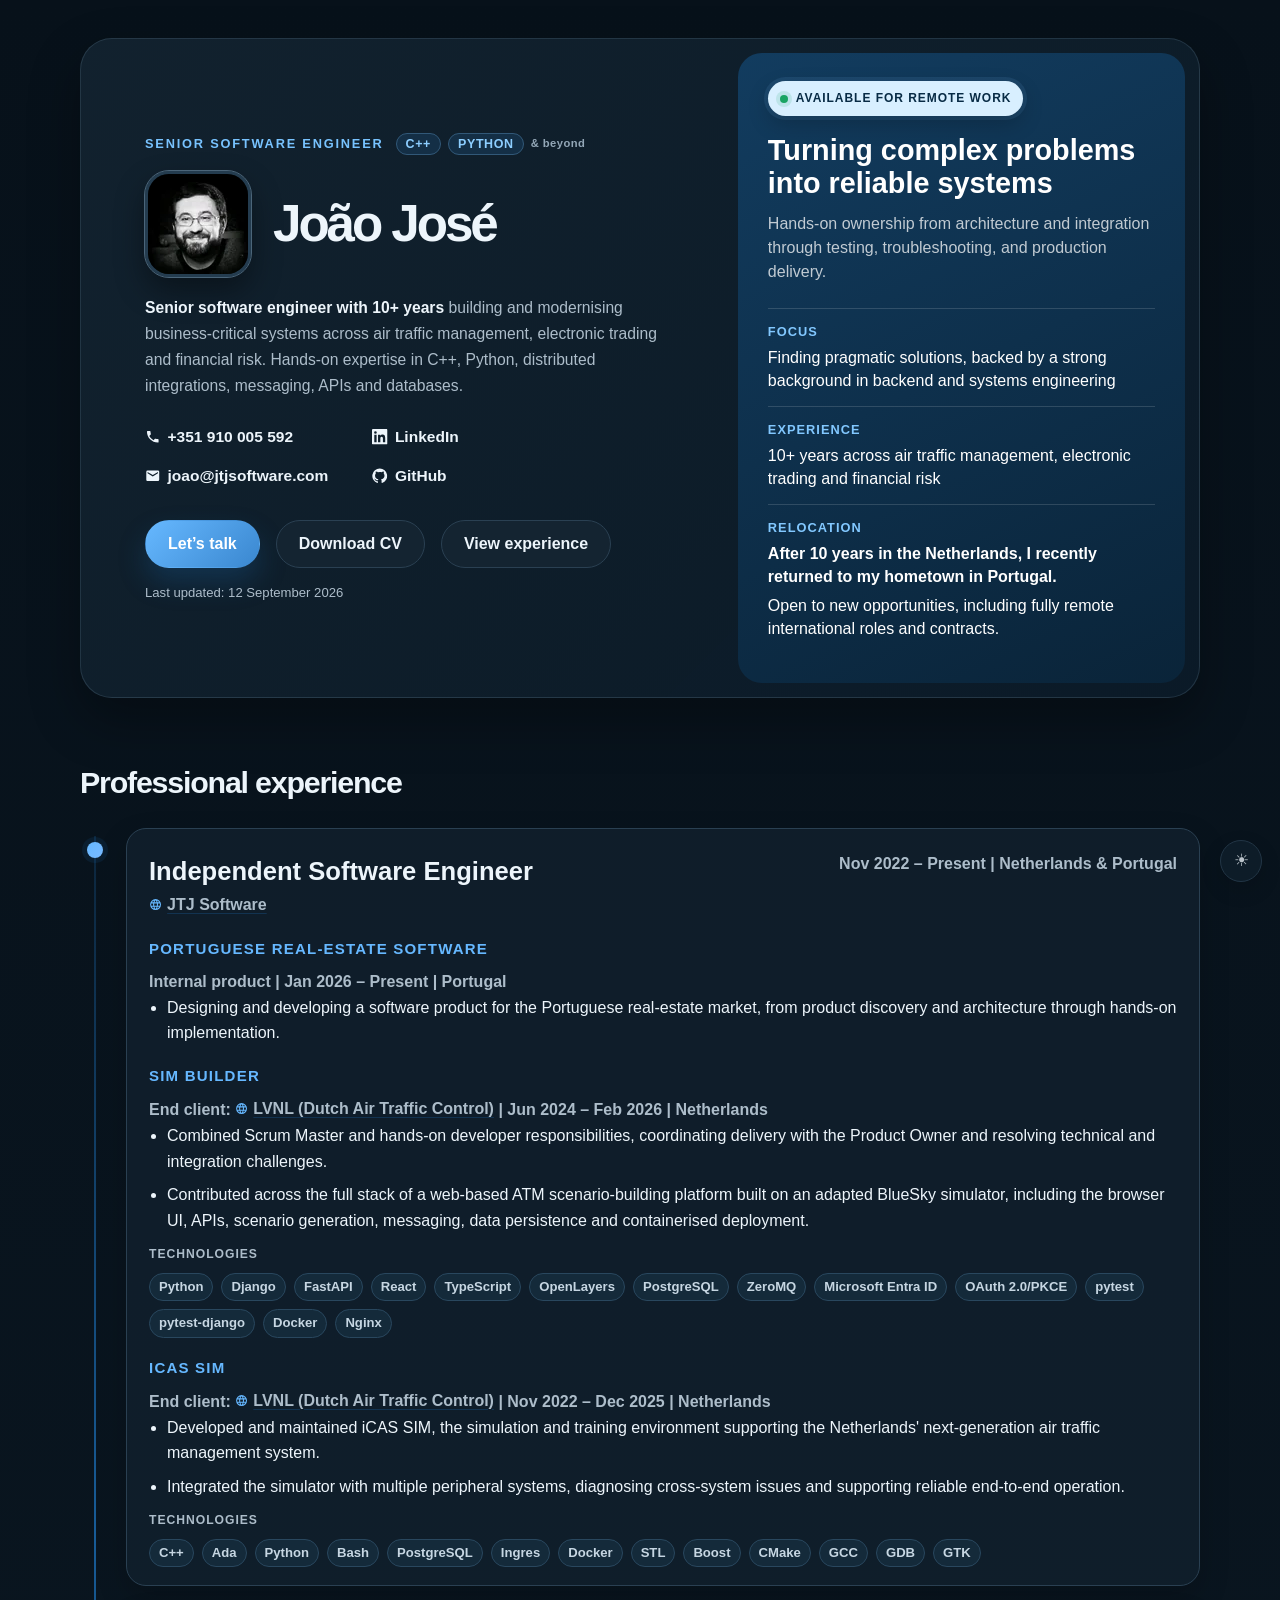
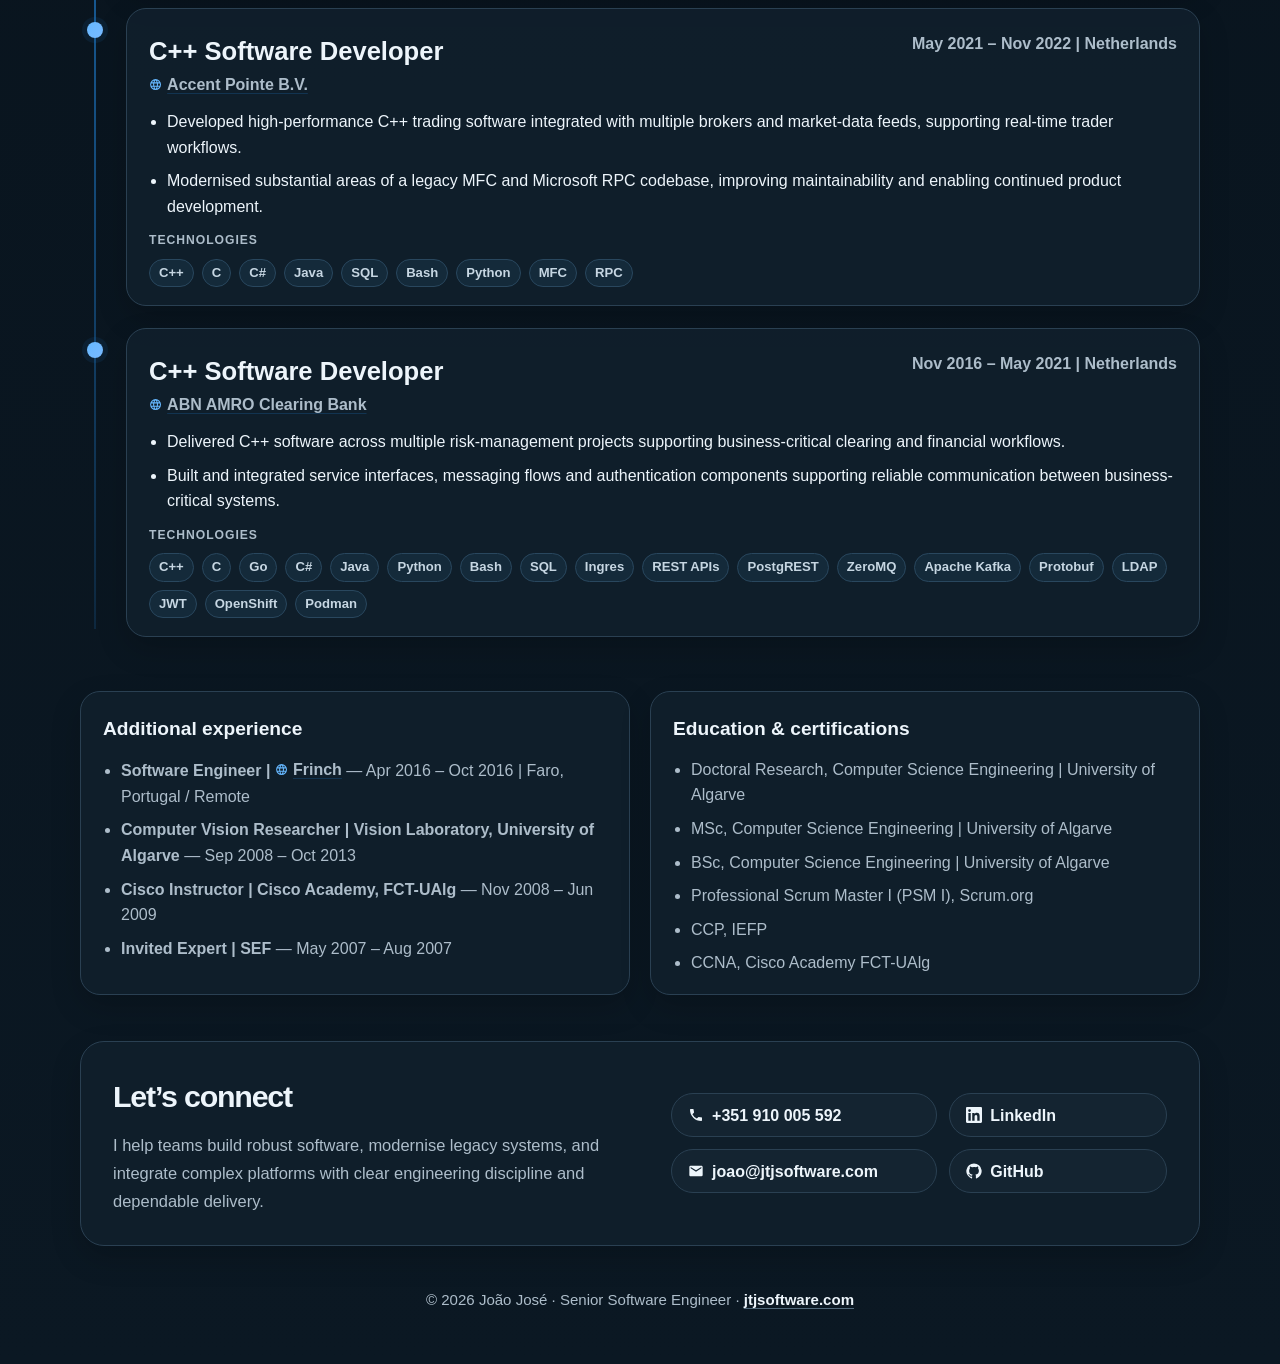
==== commit 0ac729ae: "Optimize portrait delivery and fix heading hierarchy" ====
--- a/index.html
+++ b/index.html
@@ -3,6 +3,7 @@
   <head>
     <meta charset="UTF-8" />
     <meta name="viewport" content="width=device-width, initial-scale=1.0" />
+    <link rel="icon" type="image/svg+xml" href="assets/favicon.svg?v=3" />
     <meta name="google-site-verification" content="M1dkcEdsqdIiaHFHXqmcwW_1ooVyRANQjM-L8lpYUZo" />
     <title>João José | Senior Software Engineer</title>
     <meta
@@ -361,7 +362,7 @@
         box-shadow: 0 0 0 4px rgba(25, 164, 99, 0.14);
       }
 
-      .focus-card h3 {
+      .focus-card h2 {
         margin: 0 0 12px;
         font-size: 1.8rem;
         line-height: 1.15;
@@ -416,7 +417,6 @@
         color: var(--muted);
       }
 
-      .skills-box,
       .contact-box {
         background: rgba(255,255,255,0.8);
         border: 1px solid var(--line);
@@ -424,7 +424,6 @@
         box-shadow: 0 10px 25px rgba(11, 30, 48, 0.03);
       }
 
-      html[data-theme="dark"] .skills-box,
       html[data-theme="dark"] .contact-box,
       html[data-theme="dark"] .job-card,
       html[data-theme="dark"] .info-card {
@@ -438,29 +437,6 @@
         font-size: 0.82rem;
       }
 
-      .skills-box {
-        padding: 28px 32px;
-      }
-
-      .skill-groups {
-        display: grid;
-        grid-template-columns: repeat(2, minmax(0, 1fr));
-        gap: 28px 34px;
-      }
-
-      .skill-group {
-        padding-top: 18px;
-        border-top: 1px solid var(--line);
-      }
-
-      .skill-group h3 {
-        margin: 0 0 13px;
-        color: var(--brand-2);
-        font-size: 0.82rem;
-        letter-spacing: 0.1em;
-        text-transform: uppercase;
-      }
-
       .relocation-highlight,
       .relocation-availability {
         display: block;
@@ -475,36 +451,10 @@
         margin-top: 6px;
       }
 
-      .skill-list {
-        display: flex;
-        flex-wrap: wrap;
-        gap: 9px;
-      }
-
-      .skill {
-        background: linear-gradient(180deg, #f4f8fb, #edf5ff);
-        border: 1px solid #dceaf8;
-        border-radius: 999px;
-        padding: 8px 12px;
-        font: inherit;
-        font-size: 0.92rem;
-        color: var(--ink);
-        font-weight: 700;
-        transition: color 0.18s ease, background 0.18s ease, border-color 0.18s ease;
-      }
-
-      html[data-theme="dark"] .skill,
       html[data-theme="dark"] .tech-tag {
         border-color: #29475e;
         background: #142a3a;
         color: #c6d6e2;
-      }
-
-      .skill.is-highlighted {
-        border-color: var(--brand);
-        background: linear-gradient(135deg, var(--brand), #3a87cf);
-        color: white;
-        box-shadow: 0 8px 18px rgba(27, 110, 182, 0.2);
       }
 
       .timeline {
@@ -639,14 +589,6 @@
         font-size: 0.82rem;
         font-weight: 700;
         line-height: 1.25;
-        transition: color 0.18s ease, background 0.18s ease, border-color 0.18s ease;
-      }
-
-      .tech-tag.is-highlighted {
-        border-color: var(--brand);
-        background: linear-gradient(135deg, var(--brand), #3a87cf);
-        color: white;
-        box-shadow: 0 6px 14px rgba(27, 110, 182, 0.18);
       }
 
       .two-col {
@@ -663,7 +605,7 @@
         padding: 22px 22px 18px;
       }
 
-      .info-card h3 {
+      .info-card h2 {
         margin: 0 0 12px;
         font-size: 1.2rem;
       }
@@ -776,10 +718,6 @@
 
         .focus-card {
           margin: 0 12px 12px;
-        }
-
-        .skill-groups {
-          grid-template-columns: 1fr;
         }
 
       }
@@ -867,7 +805,16 @@
               </span>
             </p>
             <div class="identity-row">
-              <img class="profile-photo" src="assets/joao-jose-profile.png" alt="Portrait of João José" width="600" height="600" />
+              <img
+                class="profile-photo"
+                src="assets/joao-jose-profile-200.webp"
+                srcset="assets/joao-jose-profile-100.webp 100w, assets/joao-jose-profile-150.webp 150w, assets/joao-jose-profile-200.webp 200w, assets/joao-jose-profile-300.webp 300w"
+                sizes="(max-width: 560px) 68px, 100px"
+                alt="Portrait of João José"
+                width="300"
+                height="300"
+                decoding="async"
+              />
               <h1>João José</h1>
             </div>
             <p class="hero-summary">
@@ -892,12 +839,12 @@
               <a class="button secondary" href="Joao_Jose_CV_20260823_005.pdf" download>Download CV</a>
               <a class="button secondary" href="#experience">View experience</a>
             </div>
-            <p class="last-updated">Last updated: <time datetime="2026-08-24">24 August 2026</time></p>
+            <p class="last-updated">Last updated: <time datetime="2026-09-12">12 September 2026</time></p>
           </div>
 
           <aside class="focus-card" aria-label="Professional focus">
             <div class="badge">Available for remote work</div>
-            <h3>Turning complex problems into reliable systems</h3>
+            <h2>Turning complex problems into reliable systems</h2>
             <p>
               Hands-on ownership from architecture and integration through testing, troubleshooting, and
               production delivery.
@@ -926,103 +873,6 @@
         </div>
       </section>
 
-      <section class="section" hidden aria-hidden="true">
-        <div class="container">
-          <div class="section-header">
-            <h2>Technical skills</h2>
-          </div>
-
-          <div class="skills-box">
-            <div class="skills-intro">
-              <p>Select the technologies most relevant to a role or project, then copy a link that opens this page with those skills highlighted.</p>
-              <div class="skills-actions">
-                <button id="copy-skills-link" class="skills-action" type="button" disabled>Copy selection link</button>
-                <button id="clear-skills" class="skills-action" type="button" disabled>Clear</button>
-                <span id="skills-status" class="skills-status" aria-live="polite"></span>
-              </div>
-            </div>
-
-            <div class="skill-groups">
-              <section class="skill-group" aria-labelledby="skills-languages">
-                <h3 id="skills-languages">Languages</h3>
-                <div class="skill-list">
-                  <button class="skill" type="button" data-skill="cpp" aria-pressed="false">C++</button>
-                  <button class="skill" type="button" data-skill="python" aria-pressed="false">Python</button>
-                  <button class="skill" type="button" data-skill="c" aria-pressed="false">C</button>
-                  <button class="skill" type="button" data-skill="go" aria-pressed="false">Go</button>
-                  <button class="skill" type="button" data-skill="ada" aria-pressed="false">Ada</button>
-                  <button class="skill" type="button" data-skill="bash" aria-pressed="false">Bash</button>
-                </div>
-              </section>
-
-              <section class="skill-group" aria-labelledby="skills-integration">
-                <h3 id="skills-integration">Integration &amp; messaging</h3>
-                <div class="skill-list">
-                  <button class="skill" type="button" data-skill="rest-apis" aria-pressed="false">REST APIs</button>
-                  <button class="skill" type="button" data-skill="kafka" aria-pressed="false">Apache Kafka</button>
-                  <button class="skill" type="button" data-skill="protobuf" aria-pressed="false">Protobuf</button>
-                  <button class="skill" type="button" data-skill="zeromq" aria-pressed="false">ZeroMQ</button>
-                  <button class="skill" type="button" data-skill="postgrest" aria-pressed="false">PostgREST</button>
-                  <button class="skill" type="button" data-skill="rpc" aria-pressed="false">RPC</button>
-                </div>
-              </section>
-
-              <section class="skill-group" aria-labelledby="skills-data">
-                <h3 id="skills-data">Data &amp; identity</h3>
-                <div class="skill-list">
-                  <button class="skill" type="button" data-skill="postgresql" aria-pressed="false">PostgreSQL</button>
-                  <button class="skill" type="button" data-skill="ingres" aria-pressed="false">Ingres</button>
-                  <button class="skill" type="button" data-skill="sql" aria-pressed="false">SQL</button>
-                  <button class="skill" type="button" data-skill="ldap" aria-pressed="false">LDAP</button>
-                  <button class="skill" type="button" data-skill="jwt" aria-pressed="false">JWT</button>
-                  <button class="skill" type="button" data-skill="oauth2" aria-pressed="false">OAuth 2.0</button>
-                  <button class="skill" type="button" data-skill="entra-id" aria-pressed="false">Microsoft Entra ID</button>
-                </div>
-              </section>
-
-              <section class="skill-group" aria-labelledby="skills-testing">
-                <h3 id="skills-testing">Testing &amp; diagnostics</h3>
-                <div class="skill-list">
-                  <button class="skill" type="button" data-skill="gtest" aria-pressed="false">GTest</button>
-                  <button class="skill" type="button" data-skill="gmock" aria-pressed="false">GMock</button>
-                  <button class="skill" type="button" data-skill="catch2" aria-pressed="false">Catch2</button>
-                  <button class="skill" type="button" data-skill="pytest" aria-pressed="false">pytest</button>
-                  <button class="skill" type="button" data-skill="valgrind" aria-pressed="false">Valgrind</button>
-                  <button class="skill" type="button" data-skill="asan" aria-pressed="false">ASan</button>
-                  <button class="skill" type="button" data-skill="tsan" aria-pressed="false">TSan</button>
-                  <button class="skill" type="button" data-skill="ubsan" aria-pressed="false">UBSan</button>
-                </div>
-              </section>
-
-              <section class="skill-group" aria-labelledby="skills-tooling">
-                <h3 id="skills-tooling">Build &amp; engineering tools</h3>
-                <div class="skill-list">
-                  <button class="skill" type="button" data-skill="cmake" aria-pressed="false">CMake</button>
-                  <button class="skill" type="button" data-skill="gcc" aria-pressed="false">GCC</button>
-                  <button class="skill" type="button" data-skill="clang" aria-pressed="false">Clang</button>
-                  <button class="skill" type="button" data-skill="gdb" aria-pressed="false">GDB</button>
-                  <button class="skill" type="button" data-skill="clang-tidy" aria-pressed="false">clang-tidy</button>
-                  <button class="skill" type="button" data-skill="cppcheck" aria-pressed="false">Cppcheck</button>
-                </div>
-              </section>
-
-              <section class="skill-group" aria-labelledby="skills-platforms">
-                <h3 id="skills-platforms">Platforms &amp; delivery</h3>
-                <div class="skill-list">
-                  <button class="skill" type="button" data-skill="linux" aria-pressed="false">Linux</button>
-                  <button class="skill" type="button" data-skill="docker" aria-pressed="false">Docker</button>
-                  <button class="skill" type="button" data-skill="podman" aria-pressed="false">Podman</button>
-                  <button class="skill" type="button" data-skill="kubernetes" aria-pressed="false">Kubernetes</button>
-                  <button class="skill" type="button" data-skill="openshift" aria-pressed="false">OpenShift</button>
-                  <button class="skill" type="button" data-skill="jenkins" aria-pressed="false">Jenkins</button>
-                  <button class="skill" type="button" data-skill="sonarqube" aria-pressed="false">SonarQube</button>
-                  <button class="skill" type="button" data-skill="ansible" aria-pressed="false">Ansible</button>
-                </div>
-              </section>
-            </div>
-          </div>
-        </div>
-      </section>
 
       <section id="experience" class="section">
         <div class="container">
@@ -1054,20 +904,20 @@
                   <li>Contributed across the full stack of a web-based ATM scenario-building platform built on an adapted BlueSky simulator, including the browser UI, APIs, scenario generation, messaging, data persistence and containerised deployment.</li>
                 </ul>
                 <div class="tech-list" aria-label="SIM Builder technologies">
-                  <span class="tech-tag" data-skill="python">Python</span>
-                  <span class="tech-tag" data-skill="django">Django</span>
-                  <span class="tech-tag" data-skill="fastapi">FastAPI</span>
-                  <span class="tech-tag" data-skill="react">React</span>
-                  <span class="tech-tag" data-skill="typescript">TypeScript</span>
-                  <span class="tech-tag" data-skill="openlayers">OpenLayers</span>
-                  <span class="tech-tag" data-skill="postgresql">PostgreSQL</span>
-                  <span class="tech-tag" data-skill="zeromq">ZeroMQ</span>
-                  <span class="tech-tag" data-skill="entra-id">Microsoft Entra ID</span>
-                  <span class="tech-tag" data-skill="oauth2-pkce">OAuth 2.0/PKCE</span>
-                  <span class="tech-tag" data-skill="pytest">pytest</span>
-                  <span class="tech-tag" data-skill="pytest-django">pytest-django</span>
-                  <span class="tech-tag" data-skill="docker">Docker</span>
-                  <span class="tech-tag" data-skill="nginx">Nginx</span>
+                  <span class="tech-tag">Python</span>
+                  <span class="tech-tag">Django</span>
+                  <span class="tech-tag">FastAPI</span>
+                  <span class="tech-tag">React</span>
+                  <span class="tech-tag">TypeScript</span>
+                  <span class="tech-tag">OpenLayers</span>
+                  <span class="tech-tag">PostgreSQL</span>
+                  <span class="tech-tag">ZeroMQ</span>
+                  <span class="tech-tag">Microsoft Entra ID</span>
+                  <span class="tech-tag">OAuth 2.0/PKCE</span>
+                  <span class="tech-tag">pytest</span>
+                  <span class="tech-tag">pytest-django</span>
+                  <span class="tech-tag">Docker</span>
+                  <span class="tech-tag">Nginx</span>
                 </div>
 
                 <div class="project-label">iCAS SIM</div>
@@ -1077,19 +927,19 @@
                   <li>Integrated the simulator with multiple peripheral systems, diagnosing cross-system issues and supporting reliable end-to-end operation.</li>
                 </ul>
                 <div class="tech-list" aria-label="iCAS SIM technologies">
-                  <span class="tech-tag" data-skill="cpp">C++</span>
-                  <span class="tech-tag" data-skill="ada">Ada</span>
-                  <span class="tech-tag" data-skill="python">Python</span>
-                  <span class="tech-tag" data-skill="bash">Bash</span>
-                  <span class="tech-tag" data-skill="postgresql">PostgreSQL</span>
-                  <span class="tech-tag" data-skill="ingres">Ingres</span>
-                  <span class="tech-tag" data-skill="docker">Docker</span>
-                  <span class="tech-tag" data-skill="stl">STL</span>
-                  <span class="tech-tag" data-skill="boost">Boost</span>
-                  <span class="tech-tag" data-skill="cmake">CMake</span>
-                  <span class="tech-tag" data-skill="gcc">GCC</span>
-                  <span class="tech-tag" data-skill="gdb">GDB</span>
-                  <span class="tech-tag" data-skill="gtk">GTK</span>
+                  <span class="tech-tag">C++</span>
+                  <span class="tech-tag">Ada</span>
+                  <span class="tech-tag">Python</span>
+                  <span class="tech-tag">Bash</span>
+                  <span class="tech-tag">PostgreSQL</span>
+                  <span class="tech-tag">Ingres</span>
+                  <span class="tech-tag">Docker</span>
+                  <span class="tech-tag">STL</span>
+                  <span class="tech-tag">Boost</span>
+                  <span class="tech-tag">CMake</span>
+                  <span class="tech-tag">GCC</span>
+                  <span class="tech-tag">GDB</span>
+                  <span class="tech-tag">GTK</span>
                 </div>
               </div>
             </article>
@@ -1108,15 +958,15 @@
                   <li>Modernised substantial areas of a legacy MFC and Microsoft RPC codebase, improving maintainability and enabling continued product development.</li>
                 </ul>
                 <div class="tech-list" aria-label="Accent Pointe technologies">
-                  <span class="tech-tag" data-skill="cpp">C++</span>
-                  <span class="tech-tag" data-skill="c">C</span>
-                  <span class="tech-tag" data-skill="csharp">C#</span>
-                  <span class="tech-tag" data-skill="java">Java</span>
-                  <span class="tech-tag" data-skill="sql">SQL</span>
-                  <span class="tech-tag" data-skill="bash">Bash</span>
-                  <span class="tech-tag" data-skill="python">Python</span>
-                  <span class="tech-tag" data-skill="mfc">MFC</span>
-                  <span class="tech-tag" data-skill="rpc">RPC</span>
+                  <span class="tech-tag">C++</span>
+                  <span class="tech-tag">C</span>
+                  <span class="tech-tag">C#</span>
+                  <span class="tech-tag">Java</span>
+                  <span class="tech-tag">SQL</span>
+                  <span class="tech-tag">Bash</span>
+                  <span class="tech-tag">Python</span>
+                  <span class="tech-tag">MFC</span>
+                  <span class="tech-tag">RPC</span>
                 </div>
               </div>
             </article>
@@ -1135,24 +985,24 @@
                   <li>Built and integrated service interfaces, messaging flows and authentication components supporting reliable communication between business-critical systems.</li>
                 </ul>
                 <div class="tech-list" aria-label="ABN AMRO Clearing technologies">
-                  <span class="tech-tag" data-skill="cpp">C++</span>
-                  <span class="tech-tag" data-skill="c">C</span>
-                  <span class="tech-tag" data-skill="go">Go</span>
-                  <span class="tech-tag" data-skill="csharp">C#</span>
-                  <span class="tech-tag" data-skill="java">Java</span>
-                  <span class="tech-tag" data-skill="python">Python</span>
-                  <span class="tech-tag" data-skill="bash">Bash</span>
-                  <span class="tech-tag" data-skill="sql">SQL</span>
-                  <span class="tech-tag" data-skill="ingres">Ingres</span>
-                  <span class="tech-tag" data-skill="rest-apis">REST APIs</span>
-                  <span class="tech-tag" data-skill="postgrest">PostgREST</span>
-                  <span class="tech-tag" data-skill="zeromq">ZeroMQ</span>
-                  <span class="tech-tag" data-skill="kafka">Apache Kafka</span>
-                  <span class="tech-tag" data-skill="protobuf">Protobuf</span>
-                  <span class="tech-tag" data-skill="ldap">LDAP</span>
-                  <span class="tech-tag" data-skill="jwt">JWT</span>
-                  <span class="tech-tag" data-skill="openshift">OpenShift</span>
-                  <span class="tech-tag" data-skill="podman">Podman</span>
+                  <span class="tech-tag">C++</span>
+                  <span class="tech-tag">C</span>
+                  <span class="tech-tag">Go</span>
+                  <span class="tech-tag">C#</span>
+                  <span class="tech-tag">Java</span>
+                  <span class="tech-tag">Python</span>
+                  <span class="tech-tag">Bash</span>
+                  <span class="tech-tag">SQL</span>
+                  <span class="tech-tag">Ingres</span>
+                  <span class="tech-tag">REST APIs</span>
+                  <span class="tech-tag">PostgREST</span>
+                  <span class="tech-tag">ZeroMQ</span>
+                  <span class="tech-tag">Apache Kafka</span>
+                  <span class="tech-tag">Protobuf</span>
+                  <span class="tech-tag">LDAP</span>
+                  <span class="tech-tag">JWT</span>
+                  <span class="tech-tag">OpenShift</span>
+                  <span class="tech-tag">Podman</span>
                 </div>
               </div>
             </article>
@@ -1164,7 +1014,7 @@
         <div class="container">
           <div class="two-col">
             <div class="info-card">
-              <h3>Additional experience</h3>
+              <h2>Additional experience</h2>
               <ul>
                 <li><strong>Software Engineer | <a class="company-link" href="https://www.contentserv.com/" target="_blank" rel="noreferrer" title="Frinch was acquired by Contentserv"><svg class="icon" aria-hidden="true"><use href="#icon-website"></use></svg>Frinch</a></strong> — Apr 2016 – Oct 2016 | Faro, Portugal / Remote</li>
                 <li><strong>Computer Vision Researcher | Vision Laboratory, University of Algarve</strong> — Sep 2008 – Oct 2013</li>
@@ -1174,7 +1024,7 @@
             </div>
 
             <div class="info-card">
-              <h3>Education &amp; certifications</h3>
+              <h2>Education &amp; certifications</h2>
               <ul>
                 <li>Doctoral Research, Computer Science Engineering | University of Algarve</li>
                 <li>MSc, Computer Science Engineering | University of Algarve</li>
@@ -1243,18 +1093,6 @@
         } catch {}
       });
 
-      const technologyTags = [...document.querySelectorAll('.tech-tag[data-skill]')];
-      const validSkills = new Set(technologyTags.map((tag) => tag.dataset.skill));
-      const requestedSkills = new URLSearchParams(window.location.search)
-        .get('skills')
-        ?.split(',')
-        .map((skill) => skill.trim().toLowerCase())
-        .filter(Boolean) ?? [];
-      const selectedSkills = new Set(requestedSkills.filter((skill) => validSkills.has(skill)));
-
-      technologyTags.forEach((tag) => {
-        tag.classList.toggle('is-highlighted', selectedSkills.has(tag.dataset.skill));
-      });
     </script>
   </body>
 </html>
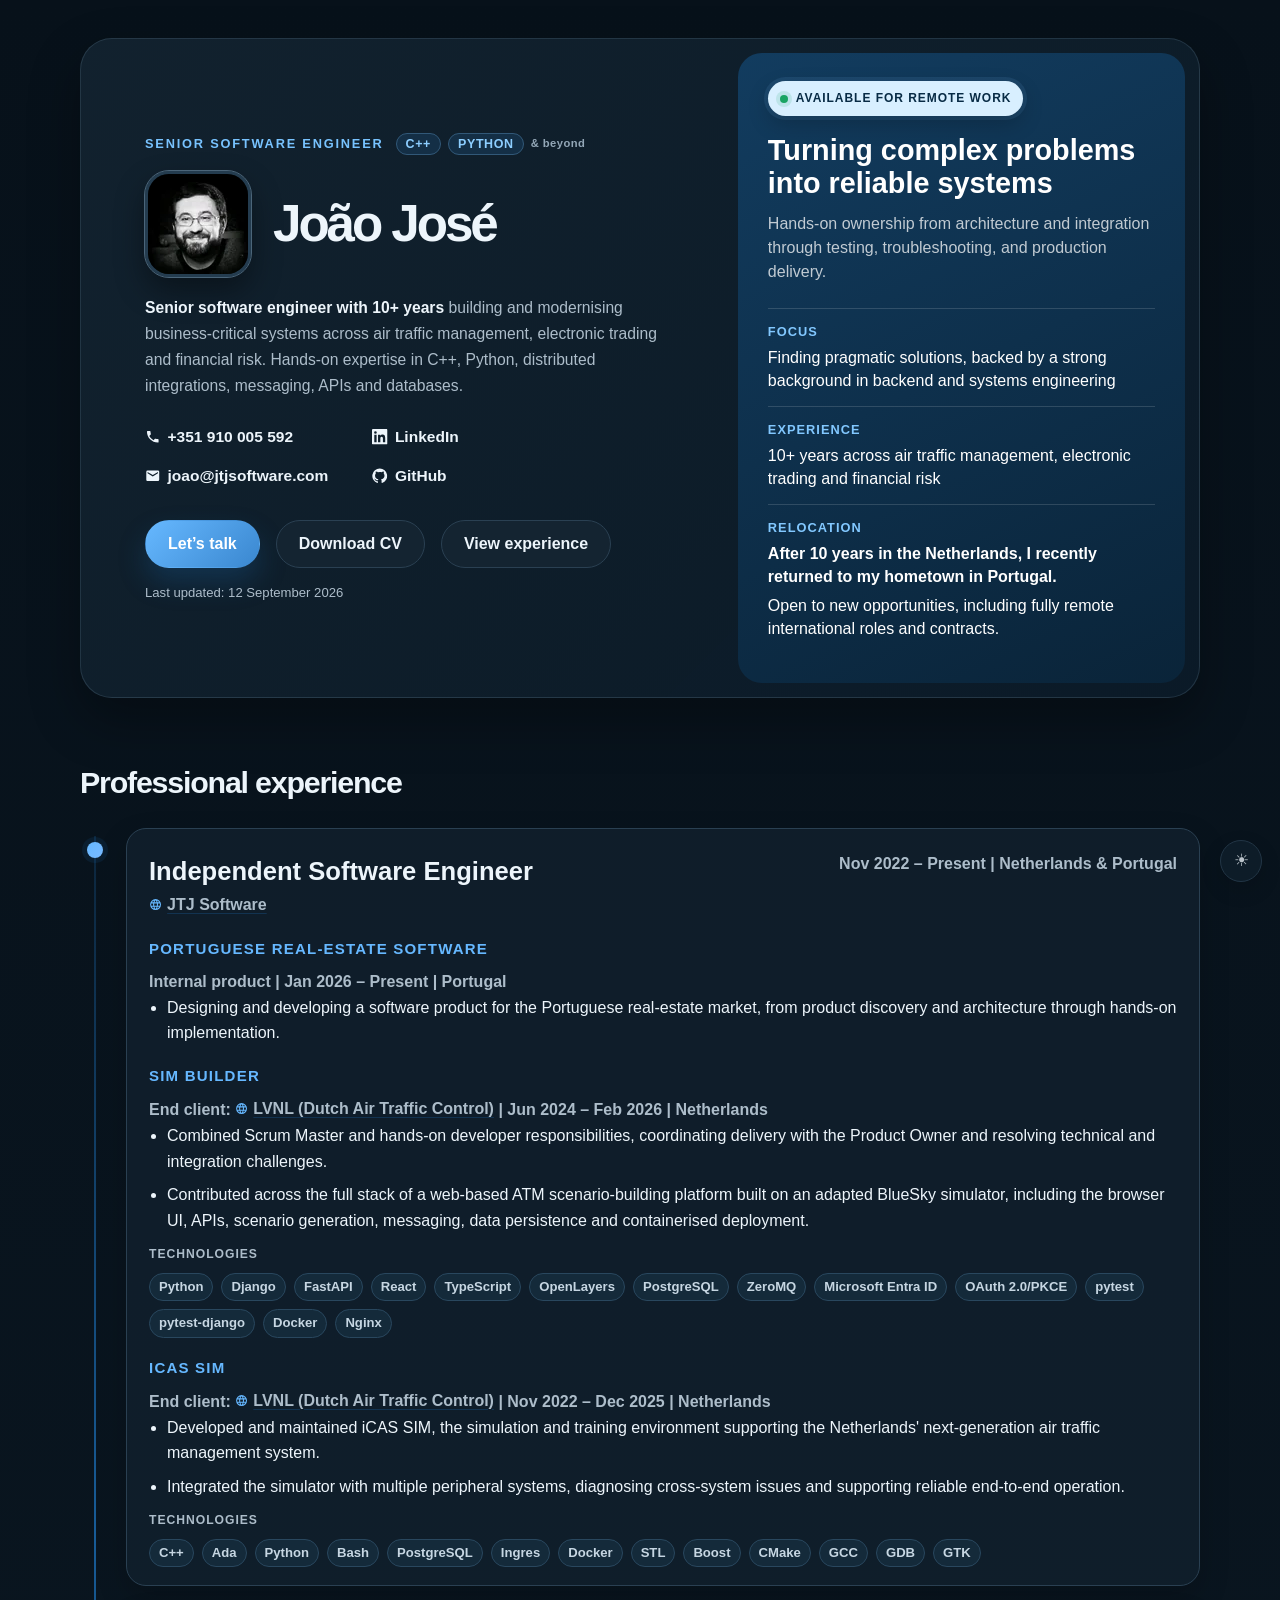
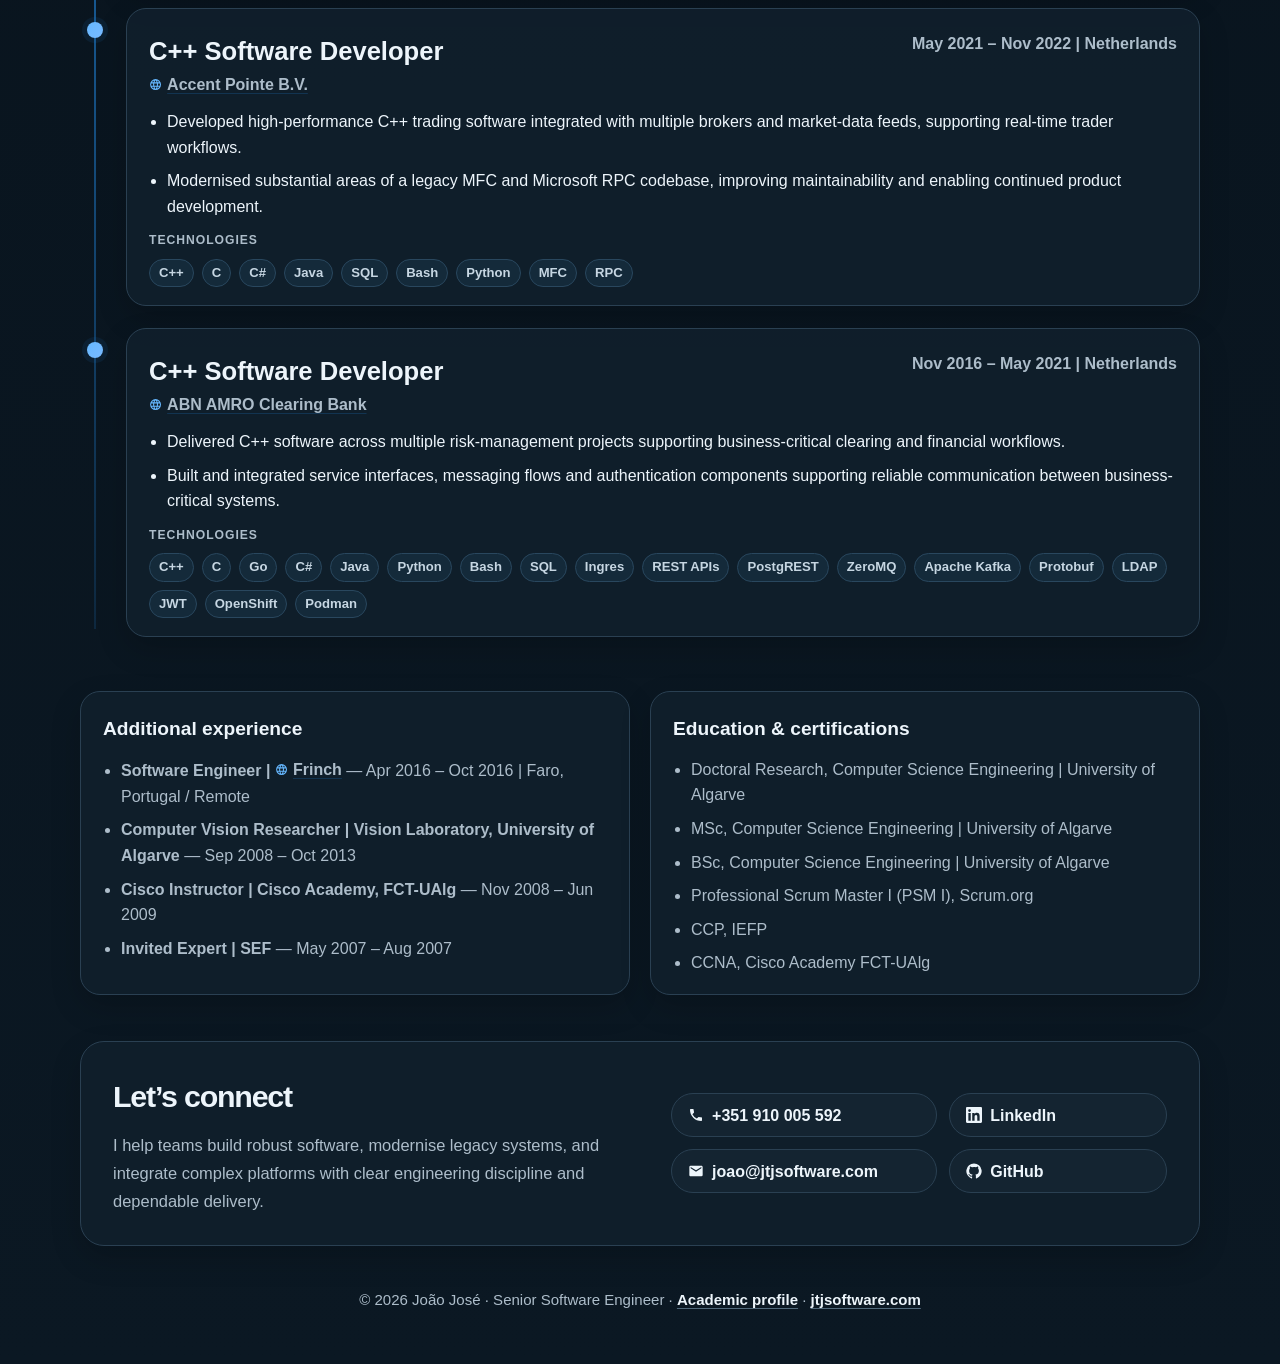
==== commit d1334db5: "Add academic profile with verified publications and research" ====
--- a/index.html
+++ b/index.html
@@ -1066,7 +1066,7 @@
     </main>
 
     <footer>
-      © <span id="year"></span> João José · Senior Software Engineer · <a href="https://jtjsoftware.com" target="_blank" rel="noreferrer">jtjsoftware.com</a>
+      © <span id="year"></span> João José · Senior Software Engineer · <a href="academic/">Academic profile</a> · <a href="https://jtjsoftware.com" target="_blank" rel="noreferrer">jtjsoftware.com</a>
     </footer>
 
     <script>
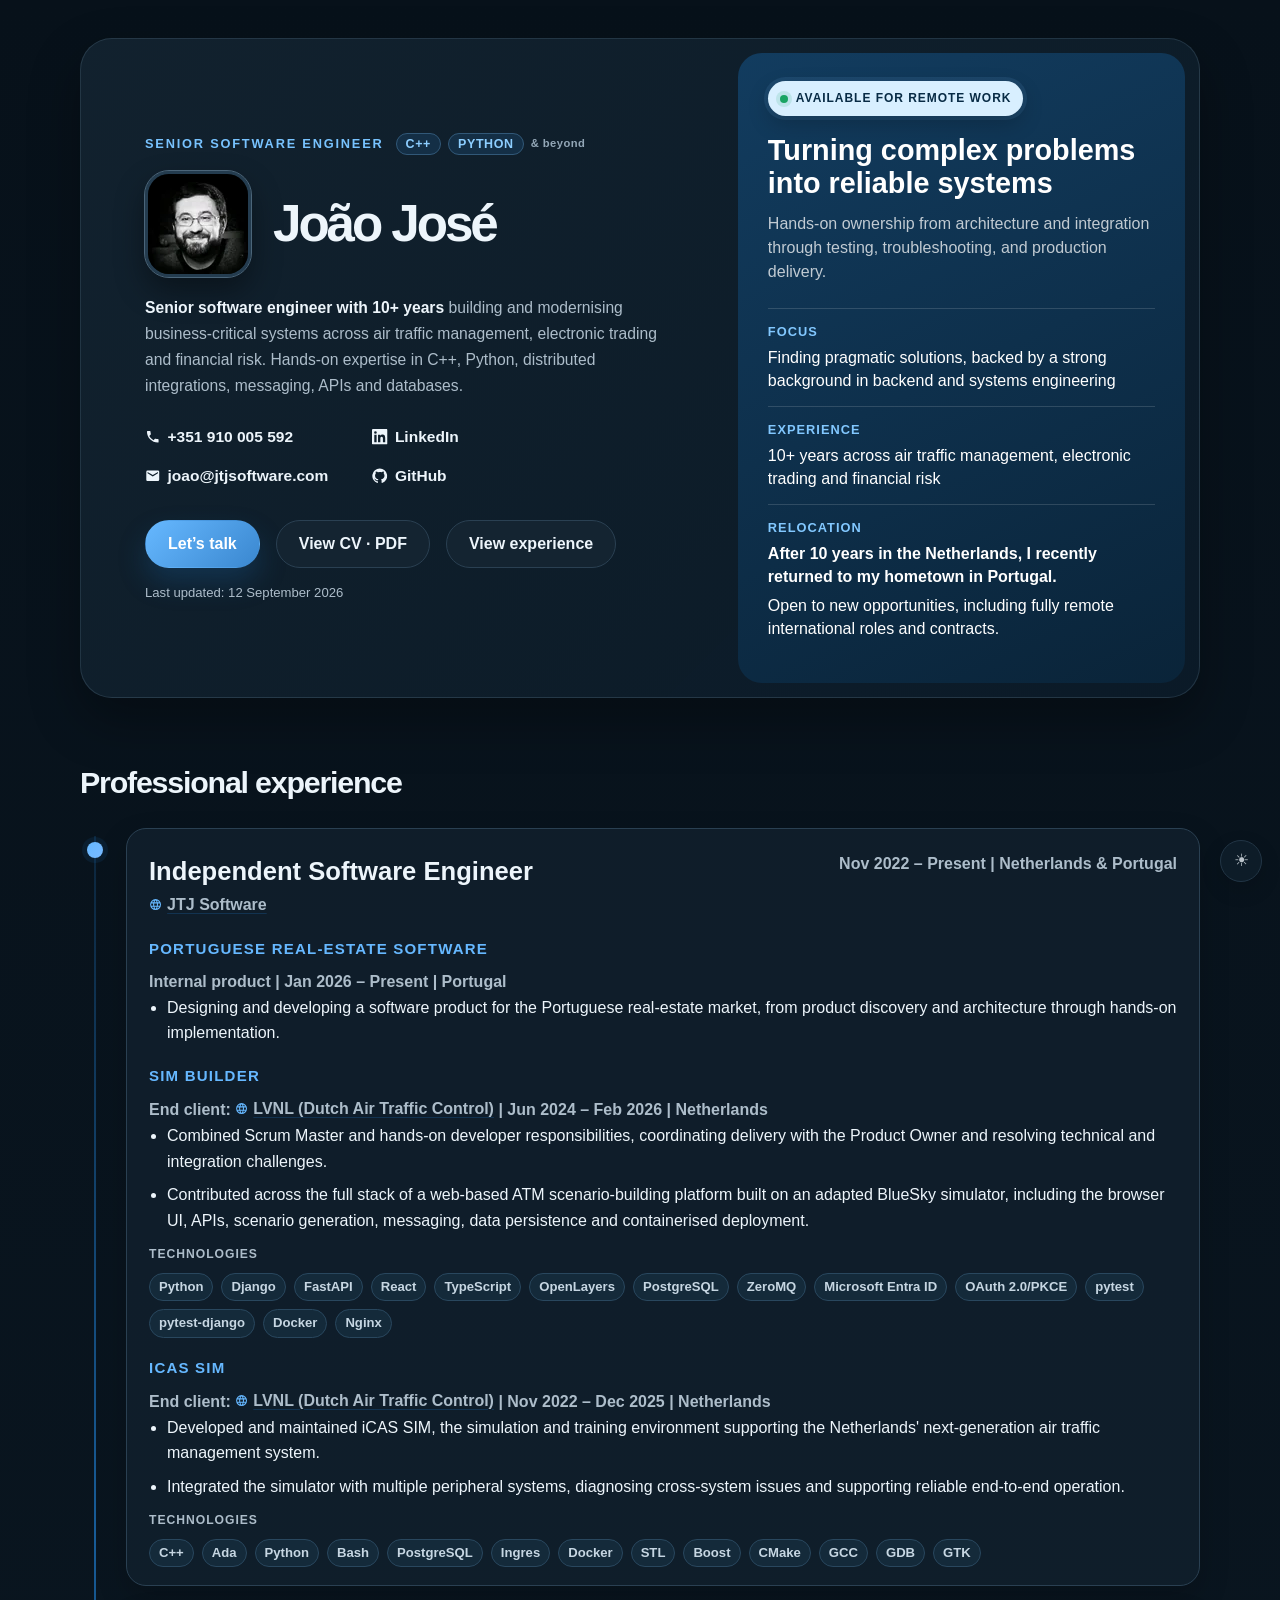
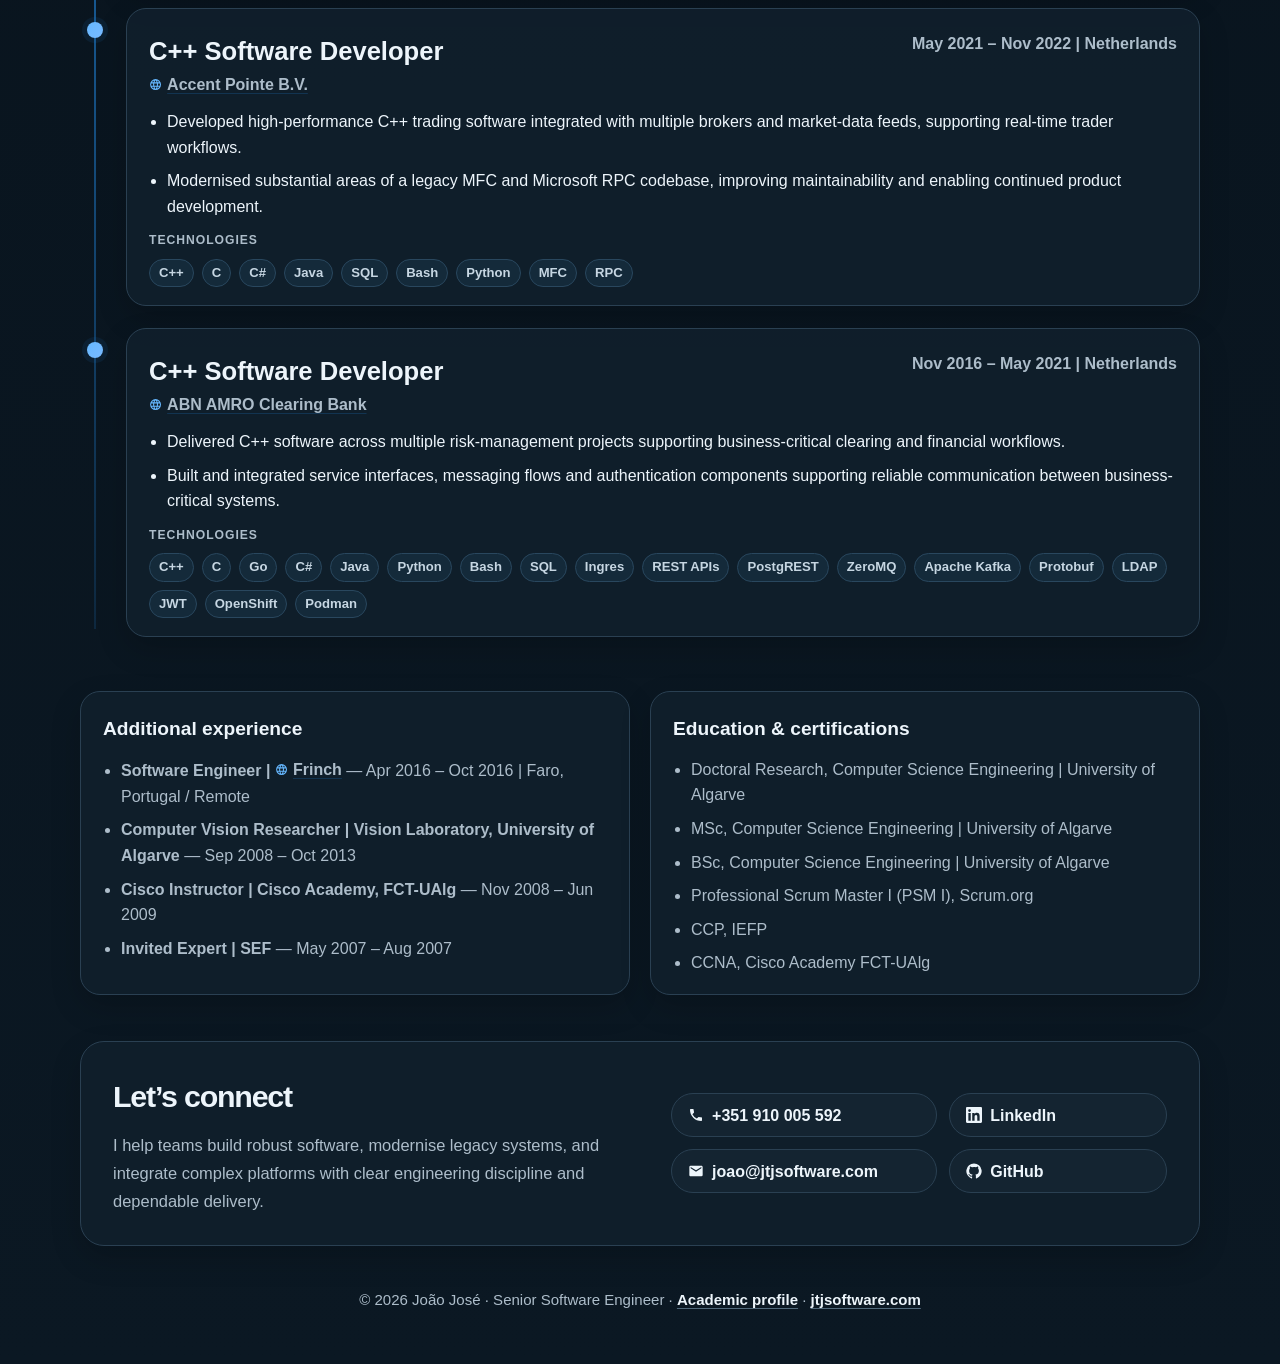
==== commit 8fd6e25f: "Add complete academic CV and correct publication links" ====
--- a/index.html
+++ b/index.html
@@ -836,7 +836,7 @@
 
             <div class="cta-row">
               <a class="button primary" href="#contact">Let’s talk</a>
-              <a class="button secondary" href="Joao_Jose_CV_20260823_005.pdf" download>Download CV</a>
+              <a class="button secondary" href="Joao_Jose_CV_20260823_005.pdf" target="_blank" rel="noopener noreferrer">View CV · PDF</a>
               <a class="button secondary" href="#experience">View experience</a>
             </div>
             <p class="last-updated">Last updated: <time datetime="2026-09-12">12 September 2026</time></p>
@@ -1066,7 +1066,7 @@
     </main>
 
     <footer>
-      © <span id="year"></span> João José · Senior Software Engineer · <a href="academic/">Academic profile</a> · <a href="https://jtjsoftware.com" target="_blank" rel="noreferrer">jtjsoftware.com</a>
+      © <span id="year"></span> João José · Senior Software Engineer · <a href="academic/" target="_blank" rel="noopener noreferrer">Academic profile</a> · <a href="https://jtjsoftware.com" target="_blank" rel="noreferrer">jtjsoftware.com</a>
     </footer>
 
     <script>
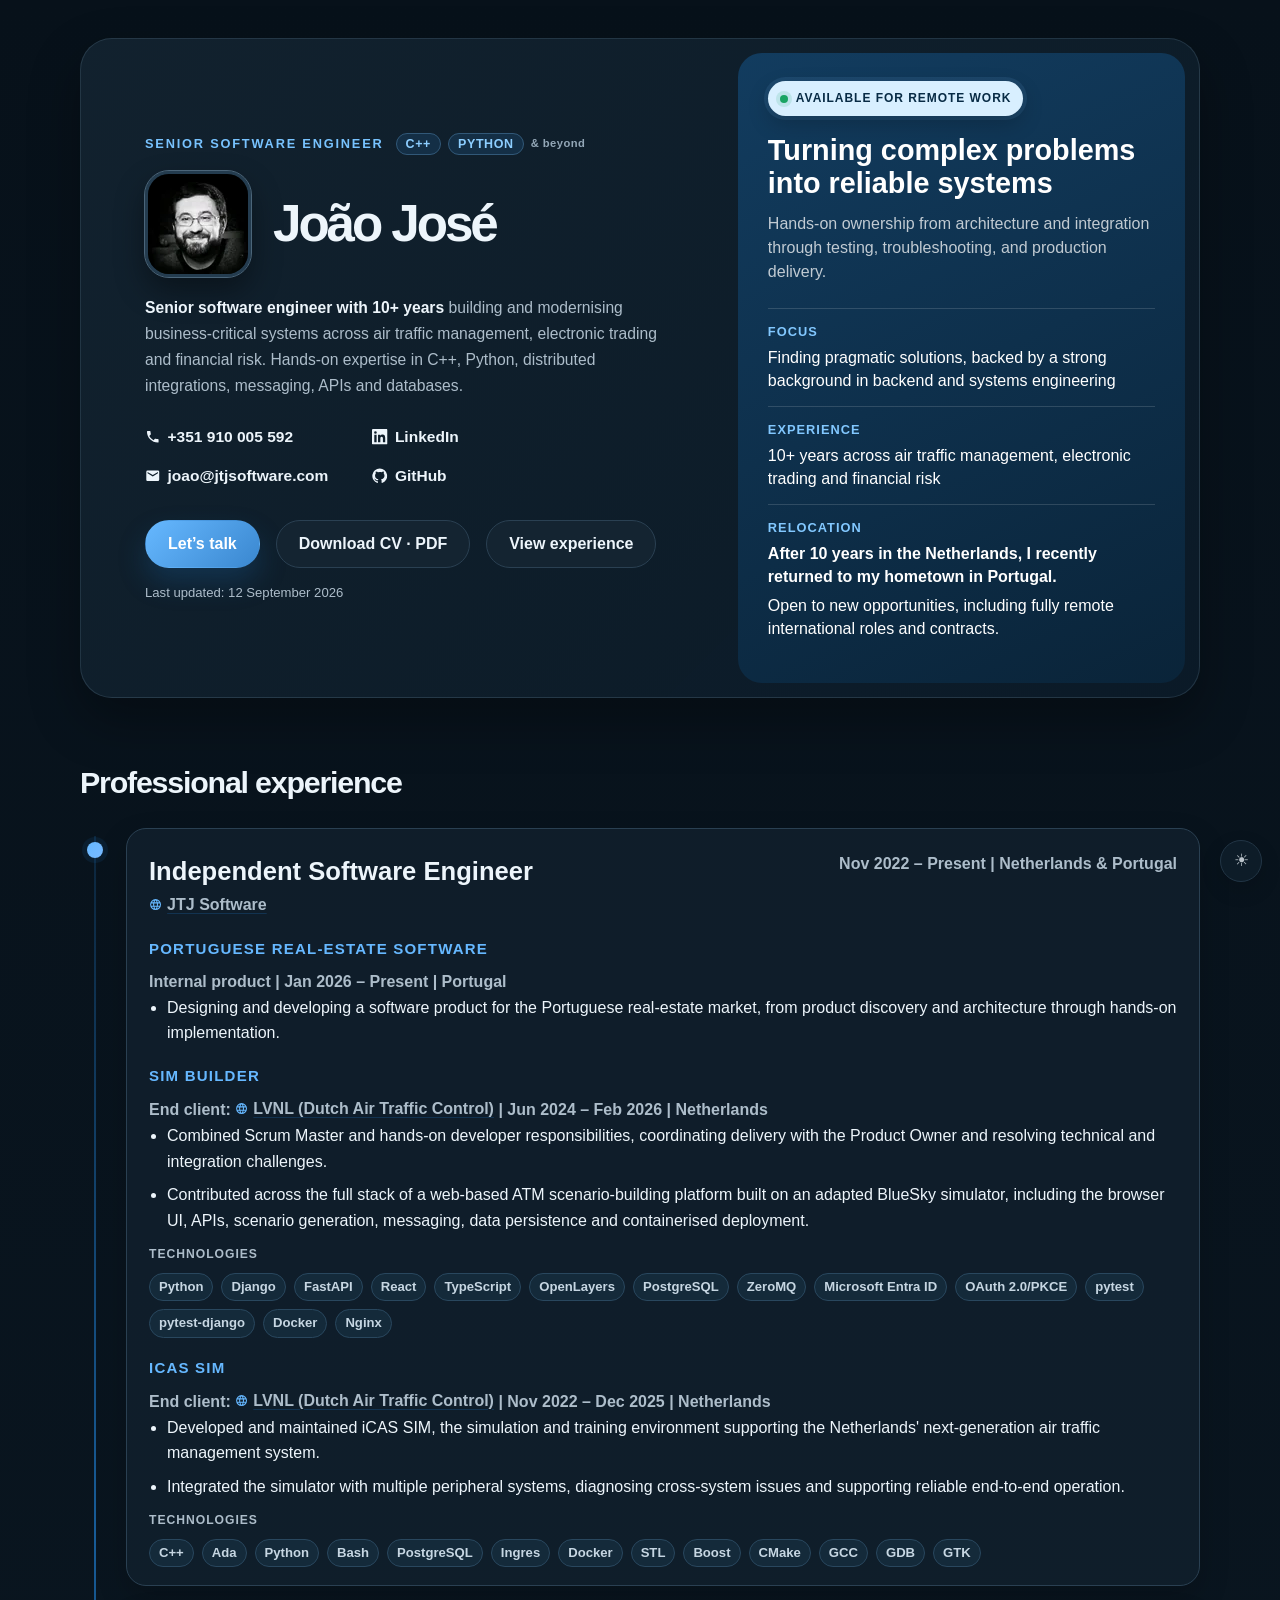
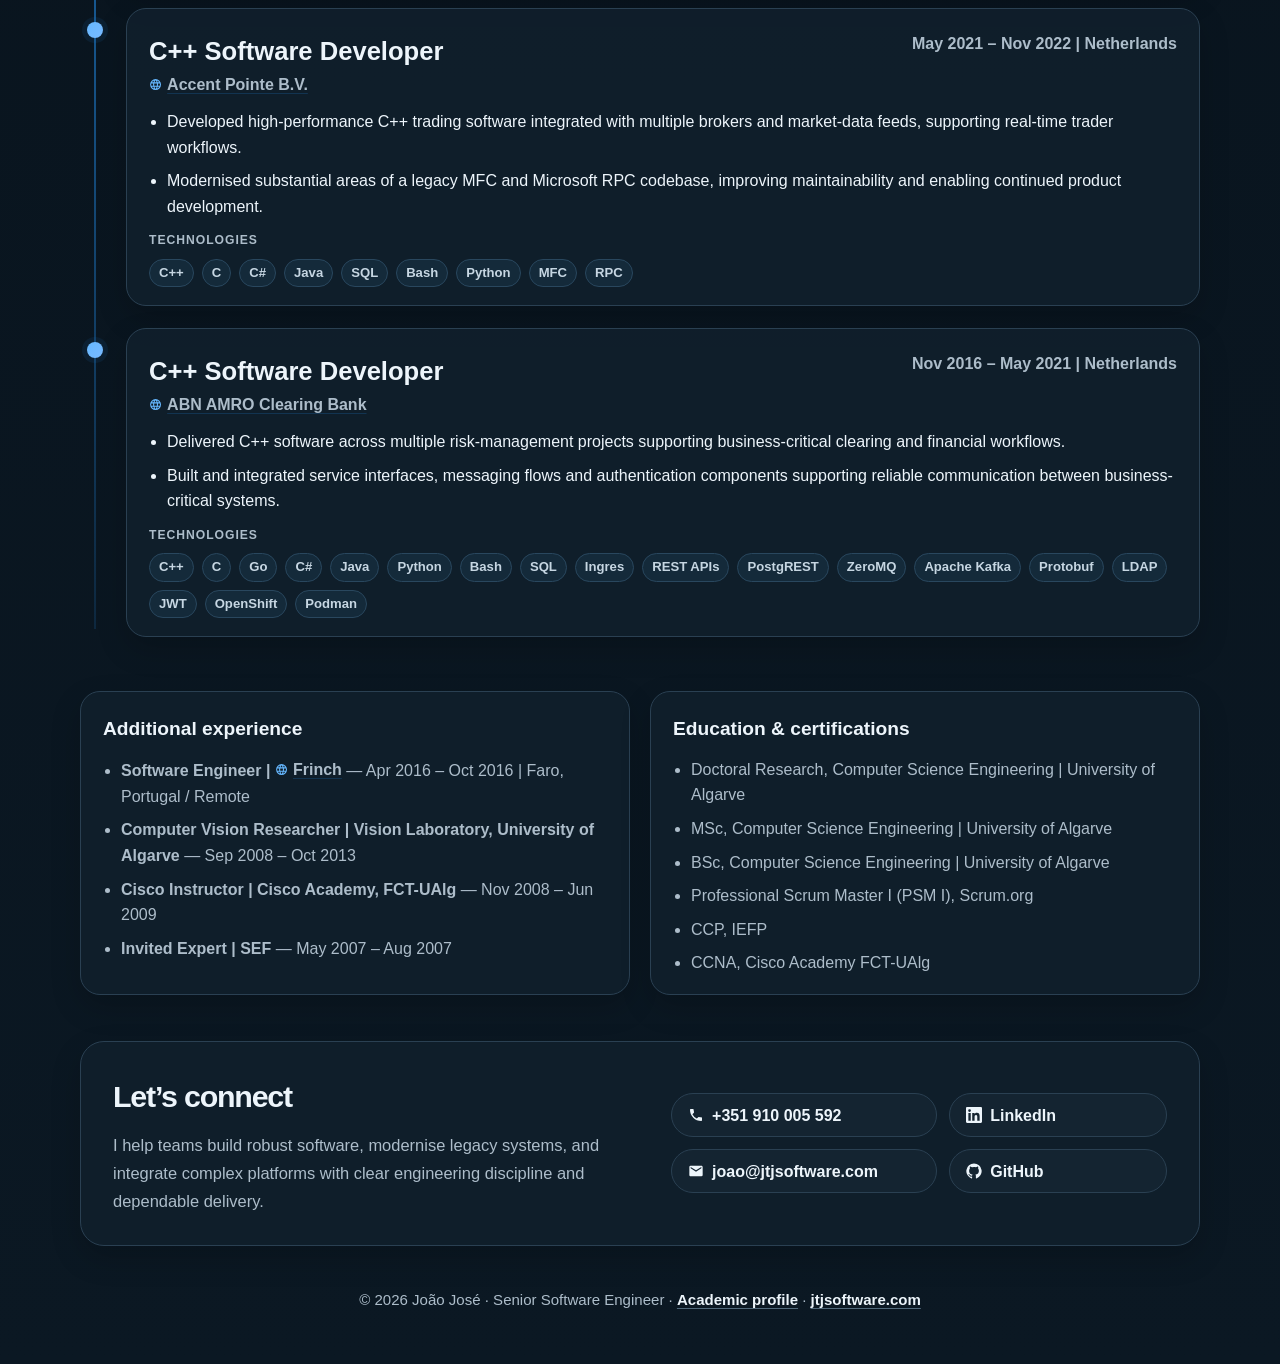
==== commit 93714972: "Link CVs and clarify academic references without numbering" ====
--- a/index.html
+++ b/index.html
@@ -836,7 +836,7 @@
 
             <div class="cta-row">
               <a class="button primary" href="#contact">Let’s talk</a>
-              <a class="button secondary" href="Joao_Jose_CV_20260823_005.pdf" target="_blank" rel="noopener noreferrer">View CV · PDF</a>
+              <a class="button secondary" href="Joao_Jose_CV_20260823_005.pdf" download="Joao_Jose_CV_20260823_005.pdf">Download CV · PDF</a>
               <a class="button secondary" href="#experience">View experience</a>
             </div>
             <p class="last-updated">Last updated: <time datetime="2026-09-12">12 September 2026</time></p>
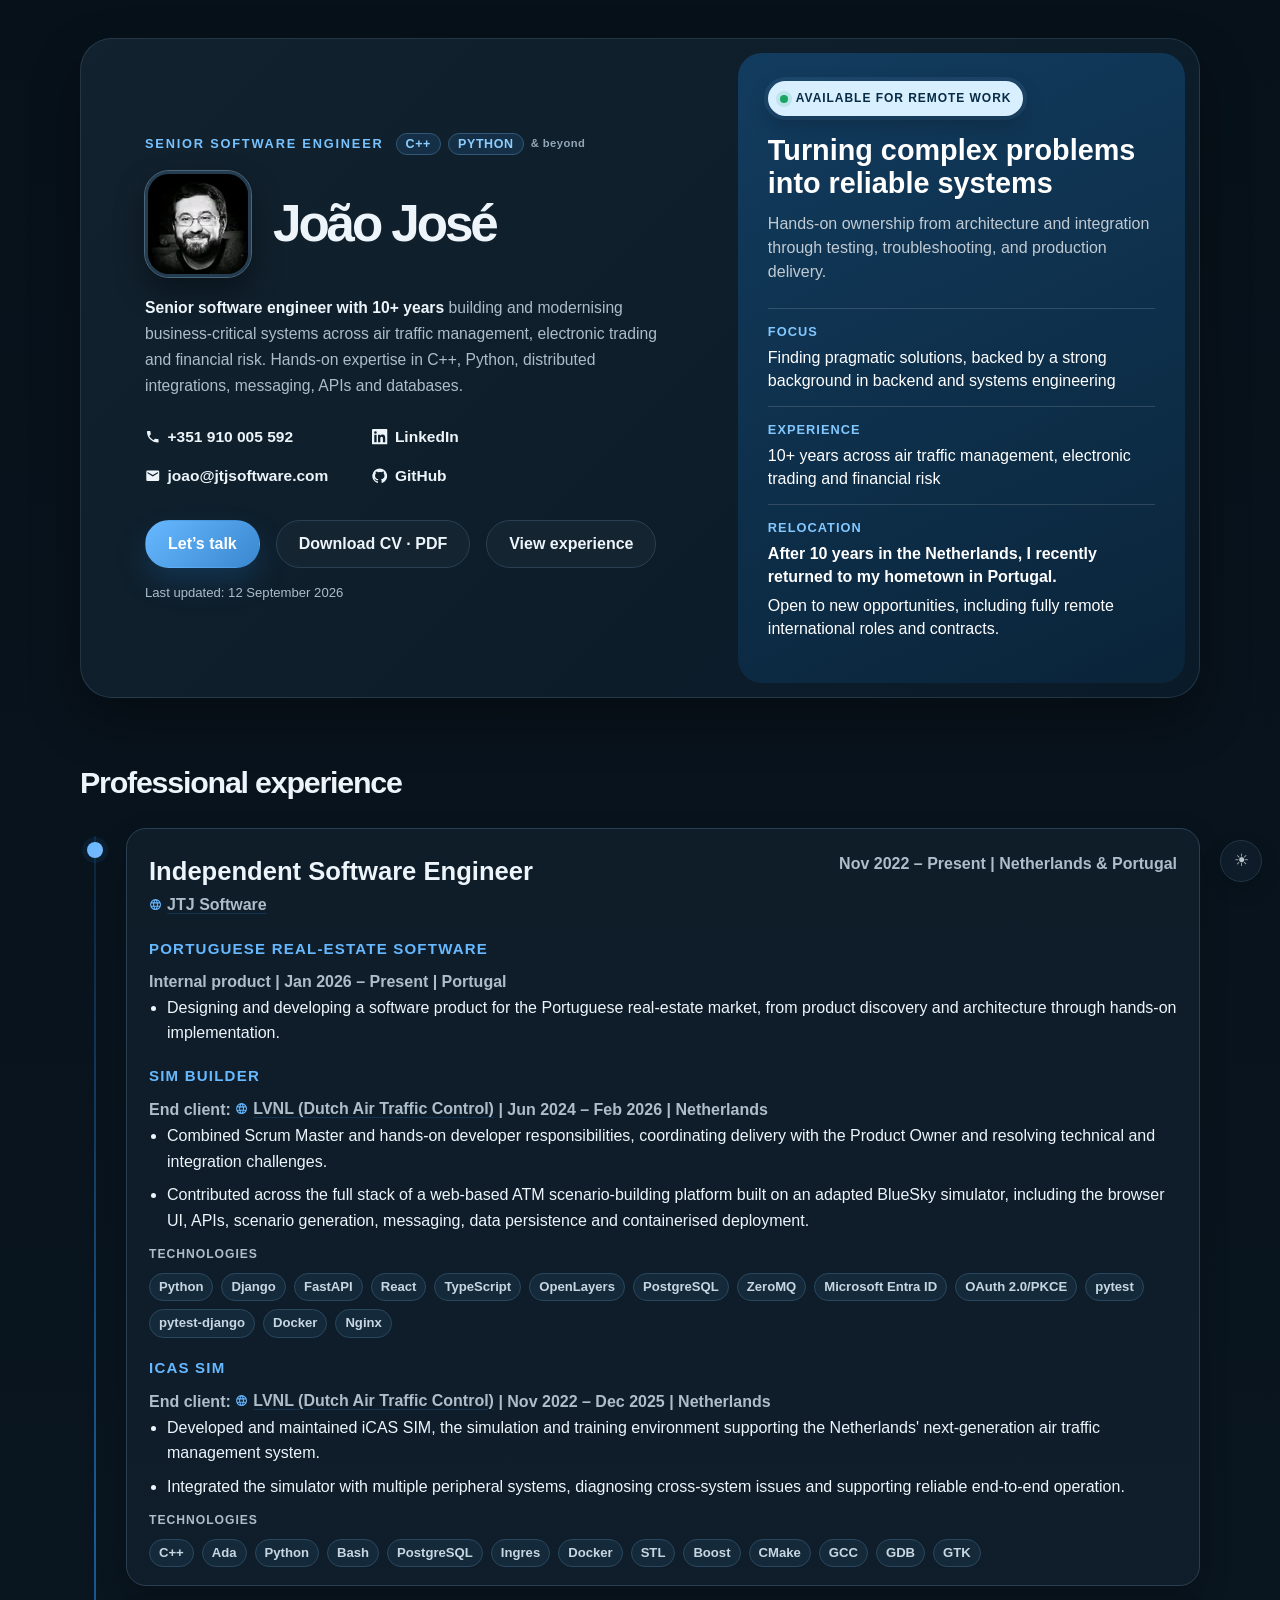
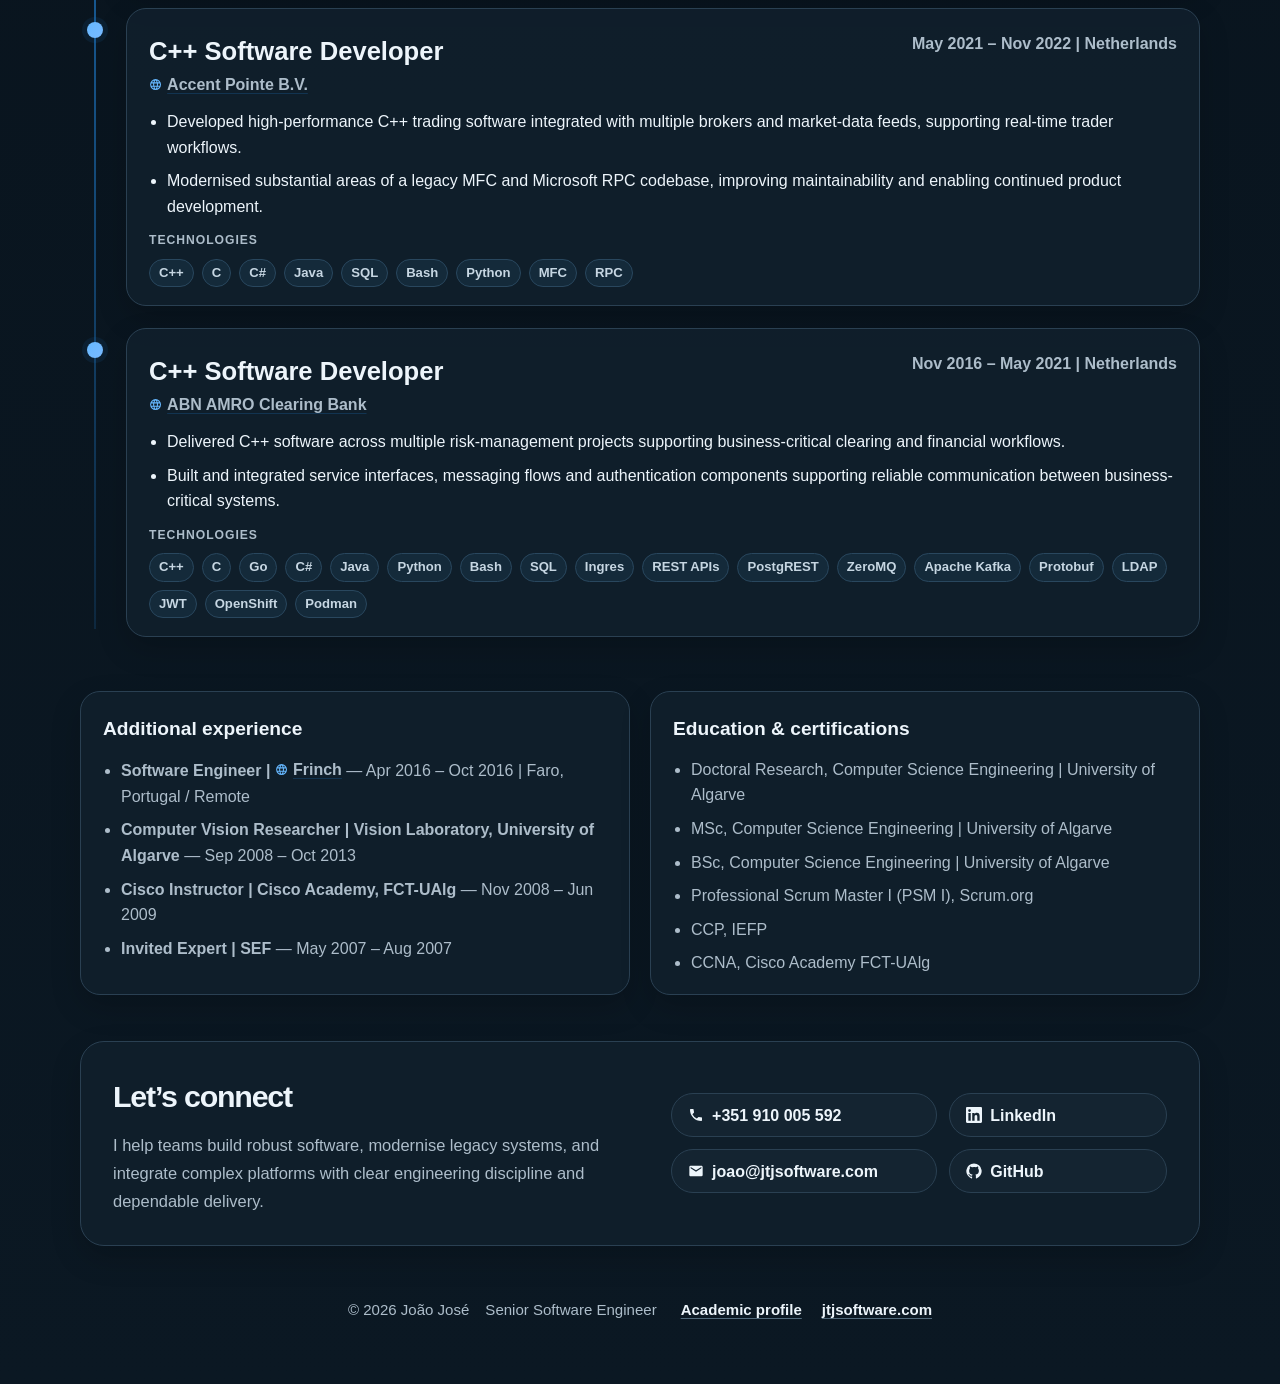
==== commit 5589f9f3: "Improve mobile footer layout and spacing" ====
--- a/index.html
+++ b/index.html
@@ -680,7 +680,32 @@
         font-size: 0.94rem;
       }
 
+      .footer-content,
+      .footer-identity,
+      .footer-links {
+        display: flex;
+        flex-wrap: wrap;
+        align-items: center;
+        justify-content: center;
+      }
+
+      .footer-content {
+        gap: 4px 24px;
+      }
+
+      .footer-identity {
+        gap: 2px 16px;
+      }
+
+      .footer-links {
+        gap: 4px 20px;
+      }
+
       footer a {
+        display: inline-flex;
+        align-items: center;
+        min-height: 44px;
+        white-space: nowrap;
         color: var(--ink);
         font-weight: 700;
         text-decoration: underline;
@@ -723,6 +748,24 @@
       }
 
       @media (max-width: 560px) {
+        footer {
+          padding-bottom: calc(84px + env(safe-area-inset-bottom, 0px));
+        }
+
+        .footer-content {
+          flex-direction: column;
+          gap: 12px;
+        }
+
+        .footer-identity {
+          flex-direction: column;
+        }
+
+        .theme-toggle {
+          right: max(18px, env(safe-area-inset-right, 0px));
+          bottom: calc(18px + env(safe-area-inset-bottom, 0px));
+        }
+
         .hero-copy,
         .focus-card {
           padding-left: 22px;
@@ -1066,7 +1109,16 @@
     </main>
 
     <footer>
-      © <span id="year"></span> João José · Senior Software Engineer · <a href="academic/" target="_blank" rel="noopener noreferrer">Academic profile</a> · <a href="https://jtjsoftware.com" target="_blank" rel="noreferrer">jtjsoftware.com</a>
+      <div class="container footer-content">
+        <div class="footer-identity">
+          <span>© <span id="year"></span> João José</span>
+          <span>Senior Software Engineer</span>
+        </div>
+        <nav class="footer-links" aria-label="Profile links">
+          <a href="academic/" target="_blank" rel="noopener noreferrer">Academic profile</a>
+          <a href="https://jtjsoftware.com" target="_blank" rel="noopener noreferrer">jtjsoftware.com</a>
+        </nav>
+      </div>
     </footer>
 
     <script>
